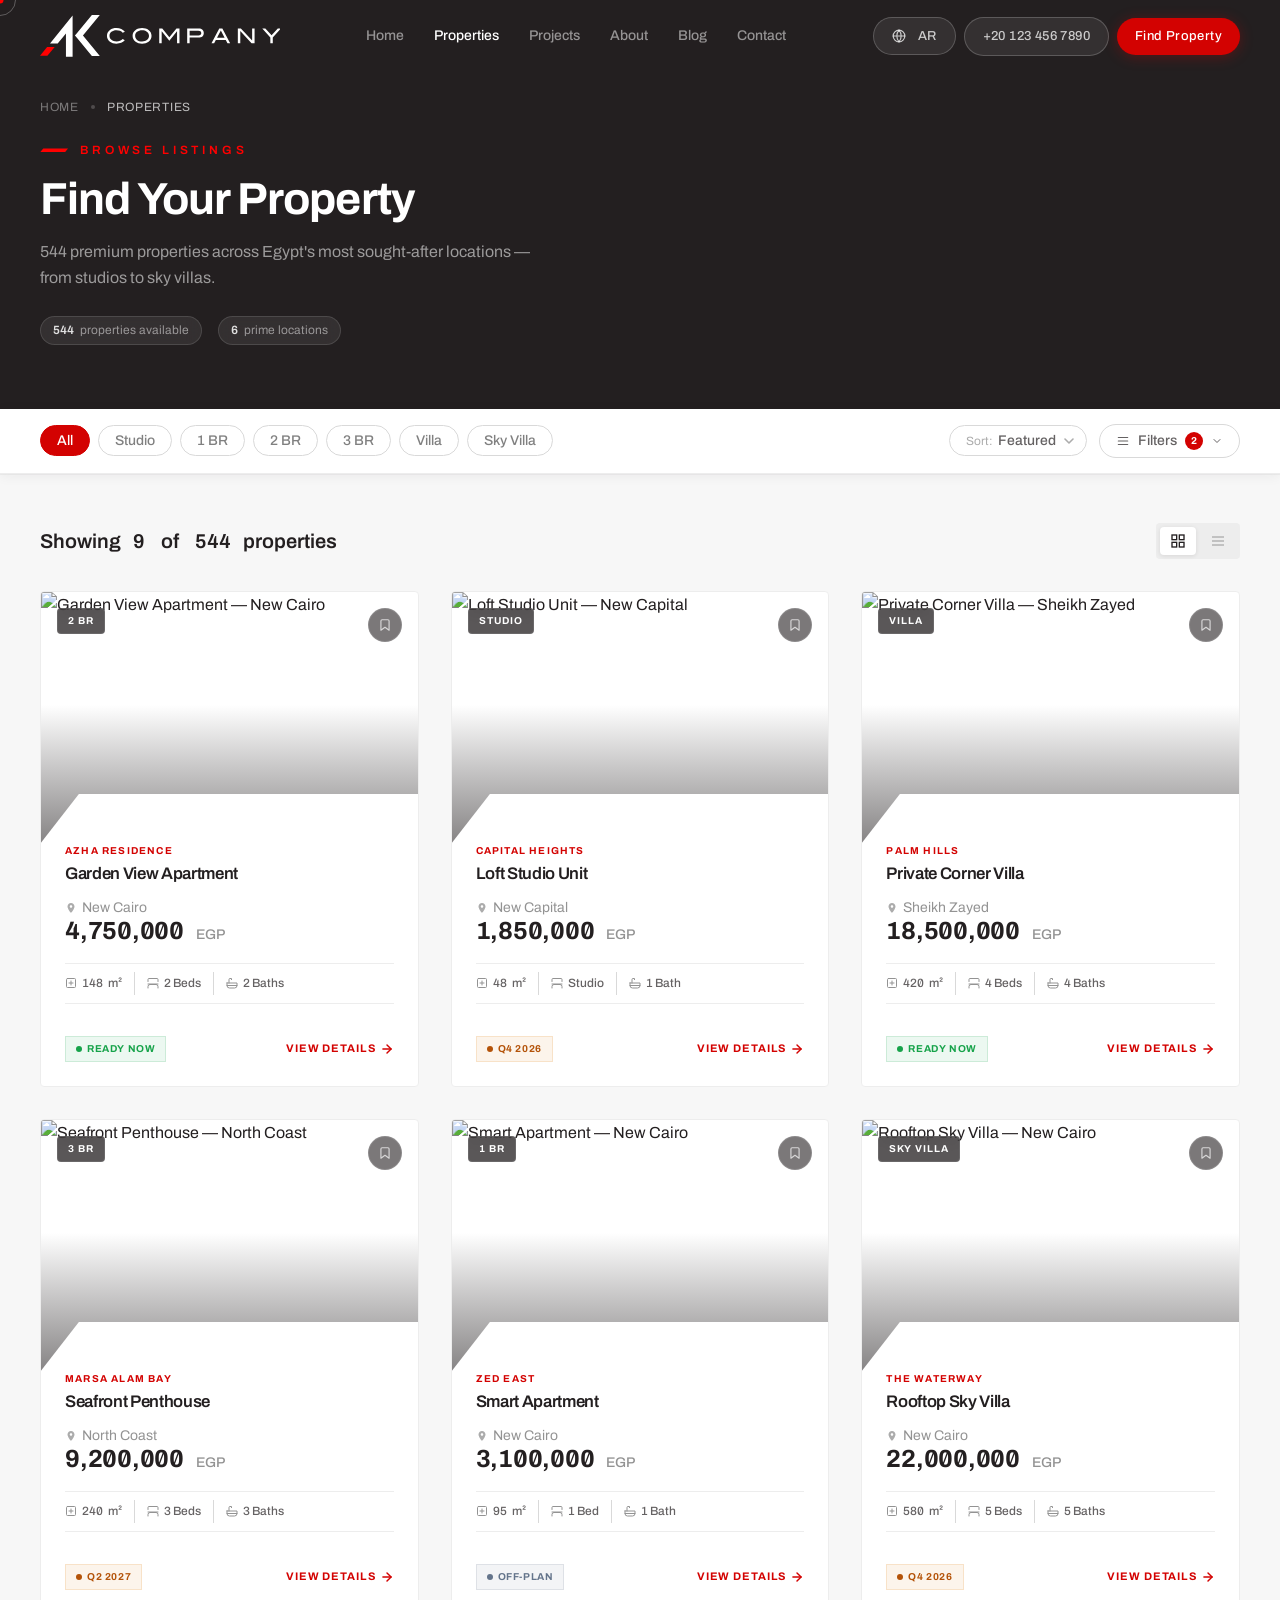
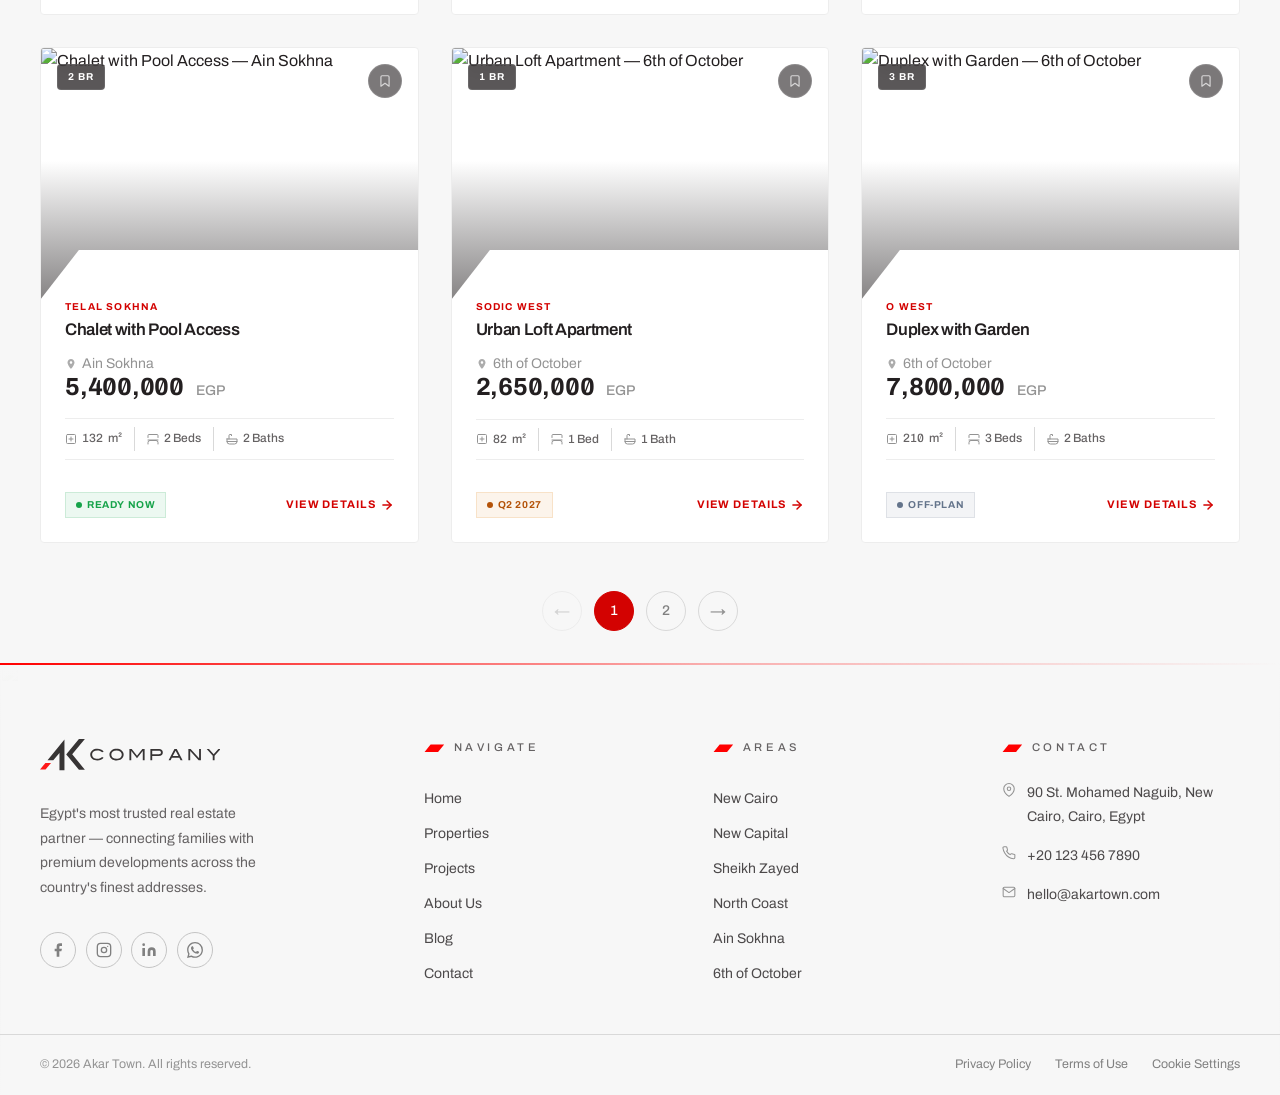
==== properties.html @ bb2115f5 "UI updates" ====
<!doctype html>
<html lang="en">
  <head>
    <meta charset="UTF-8" />
    <meta name="viewport" content="width=device-width, initial-scale=1.0" />
    <title>Properties — Akar Town Premium Real Estate</title>
    <meta
      name="description"
      content="Browse 544 premium properties across Egypt's most sought-after locations. Filter by type, price, area, and delivery status."
    />

    <!-- Fonts — Google Fonts CDN -->
    <link rel="preconnect" href="https://fonts.googleapis.com" />
    <link rel="preconnect" href="https://fonts.gstatic.com" crossorigin />
    <link
      rel="stylesheet"
      href="https://fonts.googleapis.com/css2?family=Archivo:ital,wght@0,100..900;1,100..900&family=Noto+Kufi+Arabic:wght@100..900&display=swap"
    />
    <link rel="stylesheet" href="css/fonts.css" />
    <link rel="stylesheet" href="css/colors.css" />

    <style>
      /* ============================================================
         BASE TOKENS
      ============================================================ */
      :root {
        --text-xs: 0.75rem;
        --text-sm: 0.875rem;
        --text-base: 1rem;
        --text-lg: 1.25rem;

        --ease-expo: cubic-bezier(0.16, 1, 0.3, 1);
        --ease-spring: cubic-bezier(0.34, 1.56, 0.64, 1);
        --dur-ui: 320ms;
        --dur-scene: 720ms;

        --container: 1320px;
        --gutter: clamp(1rem, 4vw, 2.5rem);
        --hh: 72px;

        --sp1: 0.5rem;
        --sp2: 0.75rem;
        --sp3: 1rem;
        --sp4: 1.5rem;
        --sp5: 2rem;
        --sp6: 3rem;
        --sp7: 4.5rem;

        --shear: 39.5deg;
        --shear-tan: 0.81;
      }

      /* ============================================================
         RESET
      ============================================================ */
      *,
      *::before,
      *::after {
        box-sizing: border-box;
        margin: 0;
        padding: 0;
      }
      html {
        scroll-behavior: smooth;
      }
      body {
        background: var(--n-50);
        color: var(--n-950);
        font-family: var(--font-body);
        font-size: 1rem;
        line-height: var(--lh-body);
        overflow-x: hidden;
        cursor: none;
      }
      a {
        text-decoration: none;
        color: inherit;
      }
      img {
        display: block;
        max-width: 100%;
      }
      button {
        border: none;
        background: none;
        cursor: none;
        font-family: inherit;
      }

      /* ============================================================
         CUSTOM CURSOR
      ============================================================ */
      #c-dot {
        position: fixed;
        z-index: 9999;
        width: 7px;
        height: 7px;
        background: var(--sig-500);
        border-radius: 50%;
        pointer-events: none;
        transform: translate(-50%, -50%);
        transition:
          width 0.2s var(--ease-spring),
          height 0.2s var(--ease-spring);
      }
      #c-ring {
        position: fixed;
        z-index: 9998;
        width: 32px;
        height: 32px;
        border: 1.5px solid rgba(255, 255, 255, 0.28);
        border-radius: 50%;
        pointer-events: none;
        transform: translate(-50%, -50%);
        transition:
          width 0.3s var(--ease-spring),
          height 0.3s var(--ease-spring),
          border-color 0.3s;
      }
      body.ch #c-dot {
        width: 11px;
        height: 11px;
      }
      body.ch #c-ring {
        width: 52px;
        height: 52px;
        border-color: rgba(255, 0, 0, 0.4);
      }

      /* ============================================================
         .mark
      ============================================================ */
      @property --dp {
        syntax: "<percentage>";
        inherits: false;
        initial-value: -20%;
      }
      .mark {
        display: inline;
        white-space: nowrap;
        font-style: normal;
        background:
          linear-gradient(
            39.5deg,
            transparent calc(var(--dp) - 16%),
            rgba(255, 255, 255, 0.08) calc(var(--dp) - 10%),
            rgba(255, 255, 255, 0.92) calc(var(--dp) - 1%),
            rgba(255, 255, 255, 1) var(--dp),
            rgba(255, 255, 255, 0.92) calc(var(--dp) + 1%),
            rgba(255, 255, 255, 0.08) calc(var(--dp) + 10%),
            transparent calc(var(--dp) + 16%)
          ),
          linear-gradient(
            39.5deg,
            var(--sig-700) 0%,
            var(--sig-600) 35%,
            var(--sig-500) 68%,
            var(--sig-400) 100%
          );
        -webkit-background-clip: text;
        background-clip: text;
        -webkit-text-fill-color: transparent;
        color: var(--sig-600);
        animation: diamond-shine 4s linear infinite;
      }
      @keyframes diamond-shine {
        0% {
          --dp: -20%;
        }
        22% {
          --dp: 120%;
        }
        22.1% {
          --dp: -20%;
        }
        100% {
          --dp: -20%;
        }
      }
      .on-ink .mark {
        background:
          linear-gradient(
            39.5deg,
            transparent calc(var(--dp) - 16%),
            rgba(255, 255, 255, 0.92) calc(var(--dp) - 1%),
            rgba(255, 255, 255, 1) var(--dp),
            rgba(255, 255, 255, 0.92) calc(var(--dp) + 1%),
            transparent calc(var(--dp) + 16%)
          ),
          linear-gradient(
            39.5deg,
            var(--sig-600) 0%,
            var(--sig-500) 35%,
            var(--sig-400) 65%,
            var(--sig-300) 100%
          );
        -webkit-background-clip: text;
        background-clip: text;
        -webkit-text-fill-color: transparent;
      }

      /* ============================================================
         NUMERIC TREATMENT
      ============================================================ */
      .num,
      .prop-price,
      .prop-area-val,
      .hero-count,
      .results-count,
      .page-num,
      .filter-badge {
        font-family: var(--font-data);
        font-variant-numeric: tabular-nums;
        font-feature-settings:
          "tnum" 1,
          "zero" 1;
      }

      /* ============================================================
         SHARED LAYOUT
      ============================================================ */
      .container {
        width: 100%;
        max-width: calc(var(--container) + var(--gutter) * 2);
        margin: 0 auto;
        padding: 0 var(--gutter);
      }

      /* ============================================================
         BUTTONS
      ============================================================ */
      .btn {
        display: inline-flex;
        align-items: center;
        gap: var(--sp2);
        font-family: var(--font-body);
        font-size: 13px;
        font-weight: 500;
        letter-spacing: 0.03em;
        padding: 12px 18px;
        line-height: 1;
        border-radius: 100px;
        white-space: nowrap;
        cursor: none;
        transition: all var(--dur-ui) var(--ease-expo);
        border: none;
      }
      .btn-ghost {
        background: rgba(255, 255, 255, 0.08);
        border: 1px solid rgba(255, 255, 255, 0.2);
        color: rgba(255, 255, 255, 0.75);
      }
      .btn-ghost:hover {
        background: rgba(255, 255, 255, 0.14);
        border-color: rgba(255, 255, 255, 0.35);
        color: #fff;
      }
      .btn-accent {
        background: var(--accent-fill);
        color: var(--n-0);
        box-shadow: 0 2px 14px rgba(211, 2, 1, 0.3);
      }
      .btn-accent:hover {
        transform: translateY(-1px);
      }
      .btn-accent:active {
        transform: translateY(0);
      }

      /* ============================================================
         MOBILE OVERLAY
      ============================================================ */
      .mob {
        position: fixed;
        inset: 0;
        z-index: 990;
        background: rgba(35, 31, 32, 0.97);
        backdrop-filter: blur(28px);
        display: flex;
        flex-direction: column;
        align-items: center;
        justify-content: center;
        gap: var(--sp2);
        transform: translateY(-100%);
        visibility: hidden;
        pointer-events: none;
        transition:
          transform 0.65s var(--ease-expo),
          visibility 0s 0.65s;
      }
      .mob.open {
        transform: translateY(0);
        visibility: visible;
        pointer-events: auto;
        transition:
          transform 0.65s var(--ease-expo),
          visibility 0s 0s;
      }
      .mob a {
        font-family: var(--font-display);
        font-size: clamp(2rem, 7vw, 3.5rem);
        font-weight: 300;
        color: rgba(255, 255, 255, 0.35);
        letter-spacing: -0.01em;
        padding: var(--sp1) var(--sp6);
        transition: color var(--dur-ui);
      }
      .mob a.active {
        color: var(--n-0);
      }
      .mob a:hover {
        color: var(--n-0);
      }
      .mob-x {
        position: absolute;
        top: var(--sp4);
        right: var(--sp5);
        font-size: 1.4rem;
        color: rgba(255, 255, 255, 0.3);
        padding: var(--sp2);
        transition: color var(--dur-ui);
        cursor: none;
      }
      .mob-x:hover {
        color: var(--n-0);
      }

      /* ============================================================
         SITE HEADER
      ============================================================ */
      .site-header {
        position: fixed;
        inset: 0 0 auto 0;
        z-index: 1000;
        height: var(--hh);
        color: var(--n-0);
        transition:
          height var(--dur-ui) var(--ease-expo),
          background var(--dur-scene) var(--ease-expo),
          box-shadow var(--dur-scene);
      }
      .hdr-inner {
        display: flex;
        align-items: center;
        justify-content: space-between;
        gap: var(--sp5);
        height: 100%;
        width: 100%;
        max-width: calc(var(--container) + var(--gutter) * 2);
        margin: 0 auto;
        padding: 0 var(--gutter);
      }
      .site-header.scrolled {
        height: 60px;
        background: rgba(35, 31, 32, 0.8);
        backdrop-filter: blur(24px) saturate(180%);
        -webkit-backdrop-filter: blur(24px) saturate(180%);
        box-shadow:
          0 1px 0 rgba(255, 255, 255, 0.07),
          0 4px 28px rgba(0, 0, 0, 0.35);
      }
      .logo {
        display: flex;
        align-items: center;
        gap: var(--sp2);
        flex-shrink: 0;
        cursor: none;
      }
      .logo-icon {
        width: 38px;
        height: 38px;
        flex-shrink: 0;
      }
      .logo-words {
        line-height: 1;
      }
      .logo-name {
        display: block;
        font-family: var(--font-display);
        font-size: 1.1rem;
        font-weight: 600;
        letter-spacing: 0.09em;
        color: var(--n-0);
      }
      .logo-sub {
        display: block;
        font-size: 0.58rem;
        font-weight: 500;
        letter-spacing: 0.26em;
        text-transform: uppercase;
        color: rgba(255, 255, 255, 0.32);
        margin-top: 4px;
      }
      .main-nav {
        display: flex;
        align-items: center;
        gap: 2px;
      }
      .main-nav a {
        font-size: var(--text-sm);
        font-weight: 500;
        color: rgba(255, 255, 255, 0.52);
        padding: 8px 14px;
        border-radius: 100px;
        white-space: nowrap;
        transition:
          color var(--dur-ui),
          background var(--dur-ui);
      }
      .main-nav a:hover {
        color: var(--n-0);
        background: rgba(255, 255, 255, 0.07);
      }
      .main-nav a.active {
        color: var(--n-0);
      }
      .hdr-right {
        display: flex;
        align-items: center;
        gap: 8px;
        flex-shrink: 0;
      }
      .lang-toggle {
        flex-shrink: 0;
        padding: 11px 18px !important;
      }
      .lang-toggle svg {
        flex-shrink: 0;
      }
      @media (max-width: 600px) {
        .lang-toggle svg {
          display: none;
        }
      }
      .hamburger {
        display: none;
        flex-direction: column;
        justify-content: center;
        gap: 5px;
        width: 28px;
        height: 28px;
        cursor: none;
        flex-shrink: 0;
      }
      .hamburger span {
        display: block;
        width: 100%;
        height: 1.5px;
        background: var(--n-0);
        border-radius: 1px;
        transition: all 0.38s var(--ease-expo);
        transform-origin: center;
      }
      .hamburger.open span:nth-child(1) {
        transform: translateY(6.5px) rotate(45deg);
      }
      .hamburger.open span:nth-child(2) {
        opacity: 0;
        transform: scaleX(0);
      }
      .hamburger.open span:nth-child(3) {
        transform: translateY(-6.5px) rotate(-45deg);
      }
      @media (min-width: 1025px) {
        .main-nav {
          display: flex;
        }
        .hdr-right .btn-ghost,
        .hdr-right .btn-accent {
          display: inline-flex;
        }
        .hamburger {
          display: none;
        }
      }
      @media (max-width: 1024px) {
        .main-nav {
          display: none;
        }
        .hdr-right .btn-ghost,
        .hdr-right .btn-accent {
          display: none;
        }
        .hamburger {
          display: flex;
        }
      }
      /* RTL — shrink nav + buttons so Arabic labels fit without collapsing */
      [dir="rtl"] .main-nav a {
        font-size: 11px;
        padding: 7px 9px;
      }
      [dir="rtl"] .hdr-right .btn {
        font-size: 11px;
        padding: 7px 13px;
      }
      /* RTL — flip pagination arrows */
      [dir="rtl"] .page-btn.arrow {
        transform: scaleX(-1);
      }
      @media (max-width: 768px) {
        :root {
          --hh: 58px;
        }
      }

      /* ============================================================
         PAGE HERO — compact dark
      ============================================================ */
      .page-hero {
        background: var(--n-950);
        padding-top: var(--hh);
        padding-bottom: 0;
        position: relative;
        overflow: hidden;
      }
      .page-hero::before {
        content: "";
        position: absolute;
        inset: 0;
        background: url("https://images.unsplash.com/photo-1545324418-cc1a3fa10c00?w=1600&q=80")
          center/cover no-repeat;
        opacity: 0.12;
      }
      .page-hero-inner {
        position: relative;
        z-index: 1;
        max-width: calc(var(--container) + var(--gutter) * 2);
        margin: 0 auto;
        padding: clamp(2.5rem, 5vw, 4rem) var(--gutter) clamp(2.5rem, 5vw, 4rem);
        padding-top: 2vw;
      }
      .breadcrumb {
        display: flex;
        align-items: center;
        gap: var(--sp2);
        margin-bottom: var(--sp4);
        font-size: var(--text-xs);
        color: rgba(255, 255, 255, 0.4);
        letter-spacing: 0.06em;
        text-transform: uppercase;
      }
      .breadcrumb a {
        color: rgba(255, 255, 255, 0.4);
        transition: color var(--dur-ui);
      }
      .breadcrumb a:hover {
        color: rgba(255, 255, 255, 0.8);
      }
      .breadcrumb-sep {
        width: 4px;
        height: 4px;
        background: rgba(255, 255, 255, 0.2);
        border-radius: 50%;
      }
      .breadcrumb-current {
        color: rgba(255, 255, 255, 0.7);
      }
      .hero-eyebrow {
        display: flex;
        align-items: center;
        gap: var(--sp2);
        margin-bottom: var(--sp3);
      }
      .hero-eyebrow-slab {
        --slab-w: 28px;
        --slab-h: 4px;
        width: var(--slab-w);
        height: var(--slab-h);
        background: var(--sig-500);
        clip-path: polygon(
          calc(var(--slab-h) * 0.81) 0%,
          100% 0%,
          calc(100% - var(--slab-h) * 0.81) 100%,
          0% 100%
        );
        flex-shrink: 0;
      }
      .hero-eyebrow-text {
        font-family: var(--font-display);
        font-size: var(--text-xs);
        font-weight: 600;
        letter-spacing: 0.32em;
        text-transform: uppercase;
        color: var(--sig-500);
      }
      .page-hero h1 {
        font-family: var(--font-display);
        font-size: clamp(1.75rem, 3.5vw, 2.9rem);
        font-weight: 700;
        color: var(--n-0);
        line-height: 1.05;
        letter-spacing: -0.02em;
        margin-bottom: var(--sp3);
      }
      .page-hero-sub {
        font-size: var(--text-base);
        color: rgba(255, 255, 255, 0.55);
        max-width: 520px;
        line-height: 1.65;
        margin-bottom: var(--sp4);
      }
      .hero-meta {
        display: flex;
        align-items: center;
        gap: var(--sp3);
        flex-wrap: wrap;
      }
      .hero-count-badge {
        display: inline-flex;
        align-items: center;
        gap: 6px;
        background: rgba(255, 255, 255, 0.08);
        backdrop-filter: blur(8px);
        border: 1px solid rgba(255, 255, 255, 0.12);
        border-radius: 100px;
        padding: 4px 12px;
        font-size: var(--text-xs);
        color: rgba(255, 255, 255, 0.5);
      }
      .hero-count {
        font-family: var(--font-data);
        font-variant-numeric: tabular-nums;
        font-weight: 600;
        font-size: var(--text-xs);
        color: rgba(255, 255, 255, 0.85);
      }

      /* ============================================================
         FILTER BAR — sticky
      ============================================================ */
      .filter-bar {
        position: sticky;
        top: 60px;
        z-index: 100;
        background: var(--n-0);
        border-bottom: 1px solid var(--n-100);
        box-shadow: 0 2px 12px rgba(35, 31, 32, 0.06);
      }
      .filter-bar-inner {
        max-width: calc(var(--container) + var(--gutter) * 2);
        margin: 0 auto;
        padding: 0 var(--gutter);
        display: flex;
        align-items: center;
        gap: var(--sp3);
        height: 64px;
      }
      .filter-pills {
        display: flex;
        align-items: center;
        gap: var(--sp1);
        overflow-x: auto;
        scrollbar-width: none;
        flex: 1;
        padding: 4px 0;
      }
      .filter-pills::-webkit-scrollbar {
        display: none;
      }
      .pill {
        flex-shrink: 0;
        display: inline-flex;
        align-items: center;
        padding: 7px 16px;
        border-radius: 100px;
        font-size: var(--text-sm);
        font-weight: 500;
        font-family: var(--font-body);
        border: 1.5px solid var(--n-200);
        background: transparent;
        color: var(--n-600);
        cursor: none;
        transition: all var(--dur-ui) var(--ease-expo);
        white-space: nowrap;
      }
      .pill:hover {
        border-color: var(--n-400);
        color: var(--n-950);
      }
      .pill.active {
        background: var(--accent-fill);
        border-color: var(--accent-fill);
        color: var(--n-0);
      }
      .filter-bar-right {
        display: flex;
        align-items: center;
        gap: var(--sp2);
        flex-shrink: 0;
      }
      /* ── Custom sort dropdown ── */
      .sort-wrap {
        position: relative;
      }
      .sort-trigger {
        display: inline-flex;
        align-items: center;
        gap: var(--sp1);
        font-family: var(--font-body);
        font-size: var(--text-sm);
        font-weight: 500;
        color: var(--n-700);
        background: transparent;
        border: 1.5px solid var(--n-200);
        border-radius: 100px;
        padding: 7px 12px 7px 16px;
        cursor: none;
        outline: none;
        white-space: nowrap;
        transition:
          border-color var(--dur-ui),
          background var(--dur-ui),
          color var(--dur-ui);
      }
      .sort-trigger:hover {
        border-color: var(--n-400);
      }
      .sort-trigger.open {
        background: var(--n-950);
        border-color: var(--n-950);
        color: var(--n-0);
      }
      .sort-label-group {
        display: flex;
        align-items: baseline;
        gap: 5px;
      }
      .sort-prefix {
        font-size: var(--text-xs);
        color: var(--n-400);
        font-weight: 400;
      }
      .sort-trigger.open .sort-prefix {
        color: rgba(255, 255, 255, 0.5);
      }
      .sort-chevron {
        stroke: var(--n-400);
        flex-shrink: 0;
        transition:
          transform var(--dur-ui),
          stroke var(--dur-ui);
      }
      .sort-trigger.open .sort-chevron {
        transform: rotate(180deg);
        stroke: rgba(255, 255, 255, 0.6);
      }
      .sort-dropdown {
        position: absolute;
        top: calc(100% + 8px);
        right: 0;
        min-width: 190px;
        background: var(--n-0);
        border: 1px solid var(--n-100);
        border-radius: 14px;
        padding: 6px;
        list-style: none;
        margin: 0;
        box-shadow:
          0 10px 28px -4px rgba(35, 31, 32, 0.1),
          0 2px 8px -2px rgba(35, 31, 32, 0.06);
        opacity: 0;
        transform: translateY(-6px) scale(0.97);
        transform-origin: top right;
        pointer-events: none;
        transition:
          opacity 0.18s ease,
          transform 0.18s ease;
        z-index: 200;
      }
      .sort-wrap.open .sort-dropdown {
        opacity: 1;
        transform: translateY(0) scale(1);
        pointer-events: auto;
      }
      .sort-opt {
        display: flex;
        align-items: center;
        justify-content: space-between;
        gap: 8px;
        padding: 8px 12px;
        border-radius: 8px;
        font-size: var(--text-sm);
        font-weight: 500;
        color: var(--n-600);
        cursor: none;
        transition:
          background var(--dur-ui),
          color var(--dur-ui);
        white-space: nowrap;
      }
      .sort-opt:hover {
        background: var(--n-50);
        color: var(--n-950);
      }
      .sort-opt.active {
        color: var(--accent-fill);
        font-weight: 600;
      }
      .sort-opt.active::after {
        content: "";
        display: block;
        width: 6px;
        height: 6px;
        border-radius: 50%;
        background: var(--accent-fill);
        flex-shrink: 0;
      }
      .adv-filter-btn {
        display: inline-flex;
        align-items: center;
        gap: var(--sp1);
        padding: 7px 16px;
        border-radius: 100px;
        font-size: var(--text-sm);
        font-weight: 500;
        font-family: var(--font-body);
        border: 1.5px solid var(--n-200);
        background: transparent;
        color: var(--n-700);
        cursor: none;
        transition: all var(--dur-ui) var(--ease-expo);
        white-space: nowrap;
      }
      .adv-filter-btn:hover {
        border-color: var(--n-400);
        color: var(--n-950);
      }
      .adv-filter-btn.active {
        background: var(--n-950);
        border-color: var(--n-950);
        color: var(--n-0);
      }
      .adv-filter-btn svg {
        transition: transform var(--dur-ui) var(--ease-expo);
      }
      .adv-filter-btn.active svg {
        transform: rotate(180deg);
      }
      .filter-badge {
        display: inline-flex;
        align-items: center;
        justify-content: center;
        min-width: 18px;
        height: 18px;
        padding: 0 5px;
        border-radius: 100px;
        background: var(--accent-fill);
        color: var(--n-0);
        font-size: 10px;
        font-weight: 700;
        line-height: 1;
      }

      /* ============================================================
         ADVANCED FILTER PANEL
      ============================================================ */
      .adv-panel-wrap {
        overflow: hidden;
        max-height: 0;
        transition: max-height 0.45s var(--ease-expo);
        background: var(--n-0);
        border-bottom: 1px solid var(--n-100);
        width: 100%;
        box-sizing: border-box;
      }
      .adv-panel-wrap.open {
        max-height: 500px;
      }
      .adv-panel {
        max-width: calc(var(--container) + var(--gutter) * 2);
        width: 100%;
        margin: 0 auto;
        padding: var(--sp2) var(--gutter) var(--sp3);
        box-sizing: border-box;
      }
      .adv-grid {
        display: grid;
        grid-template-columns: repeat(3, 1fr);
        gap: var(--sp2) var(--sp3);
        min-width: 0;
      }
      .adv-grid > div {
        min-width: 0;
        overflow: hidden;
      }
      @media (max-width: 900px) {
        .adv-grid {
          grid-template-columns: repeat(2, 1fr);
        }
      }
      @media (max-width: 580px) {
        .adv-panel-wrap.open {
          max-height: 1000px;
        }
        .adv-grid {
          grid-template-columns: 1fr;
        }
        .range-inputs {
          flex-direction: column;
          gap: var(--sp1);
        }
        .range-sep {
          display: none;
        }
        .range-input {
          width: 100%;
        }
        .adv-panel-footer {
          flex-wrap: wrap;
          gap: var(--sp2);
        }
        .adv-panel-footer .btn-apply,
        .adv-panel-footer .btn-clear {
          flex: 1;
          text-align: center;
          justify-content: center;
        }
      }
      .adv-group-label {
        font-size: var(--text-xs);
        font-weight: 600;
        letter-spacing: 0.12em;
        text-transform: uppercase;
        color: var(--n-500);
        margin-bottom: var(--sp2);
        font-family: var(--font-display);
      }
      .adv-checkboxes {
        display: flex;
        flex-direction: column;
        gap: var(--sp2);
      }
      .adv-checkbox-label {
        display: flex;
        align-items: center;
        gap: var(--sp2);
        font-size: var(--text-sm);
        color: var(--n-700);
        cursor: none;
        user-select: none;
      }
      .adv-checkbox-label input[type="checkbox"] {
        appearance: none;
        width: 16px;
        height: 16px;
        border: 1.5px solid var(--n-300);
        border-radius: 4px;
        flex-shrink: 0;
        cursor: none;
        position: relative;
        transition: all var(--dur-ui);
      }
      .adv-checkbox-label input[type="checkbox"]:checked {
        background: var(--accent-fill);
        border-color: var(--accent-fill);
      }
      .adv-checkbox-label input[type="checkbox"]:checked::after {
        content: "";
        position: absolute;
        top: 2px;
        left: 4px;
        width: 5px;
        height: 8px;
        border: 2px solid white;
        border-top: none;
        border-left: none;
        transform: rotate(45deg);
      }
      .range-wrap {
        display: flex;
        flex-direction: column;
        gap: var(--sp2);
      }
      .range-inputs {
        display: flex;
        align-items: center;
        gap: var(--sp2);
      }
      .range-input {
        flex: 1;
        font-family: var(--font-data);
        font-size: var(--text-sm);
        font-variant-numeric: tabular-nums;
        padding: 7px 10px;
        border: 1.5px solid var(--n-200);
        border-radius: 8px;
        outline: none;
        color: var(--n-950);
        background: var(--n-50);
        transition: border-color var(--dur-ui);
        min-width: 0;
      }
      .range-input:focus {
        border-color: var(--accent-fill);
      }
      .range-sep {
        font-size: var(--text-xs);
        color: var(--n-400);
        flex-shrink: 0;
      }
      .range-slider {
        -webkit-appearance: none;
        width: 100%;
        height: 3px;
        background: var(--n-200);
        border-radius: 2px;
        outline: none;
        cursor: none;
      }
      .range-slider::-webkit-slider-thumb {
        -webkit-appearance: none;
        width: 16px;
        height: 16px;
        border-radius: 50%;
        background: var(--accent-fill);
        cursor: none;
        box-shadow: 0 1px 6px rgba(211, 2, 1, 0.3);
        transition: transform var(--dur-ui);
      }
      .range-slider::-webkit-slider-thumb:hover {
        transform: scale(1.2);
      }
      .bed-pills {
        display: flex;
        flex-wrap: wrap;
        gap: var(--sp1);
      }
      .bed-pill {
        padding: 1px 6px;
        border-radius: 100px;
        font-size: var(--text-sm);
        font-weight: 500;
        border: 1.5px solid var(--n-200);
        background: transparent;
        color: var(--n-600);
        cursor: none;
        transition: all var(--dur-ui);
        font-family: var(--font-body);
      }
      .bed-pill:hover {
        border-color: var(--n-400);
        color: var(--n-950);
      }
      .bed-pill.active {
        background: var(--n-950);
        border-color: var(--n-950);
        color: var(--n-0);
      }
      .fin-pills {
        display: flex;
        gap: var(--sp1);
        flex-wrap: wrap;
      }
      .fin-pill {
        padding: 5px 14px;
        border-radius: 100px;
        font-size: var(--text-sm);
        font-weight: 500;
        border: 1.5px solid var(--n-200);
        background: transparent;
        color: var(--n-600);
        cursor: none;
        transition: all var(--dur-ui);
        font-family: var(--font-body);
      }
      .fin-pill:hover {
        border-color: var(--n-400);
        color: var(--n-950);
      }
      .fin-pill.active {
        background: var(--accent-fill);
        border-color: var(--accent-fill);
        color: var(--n-0);
      }
      .adv-panel-footer {
        display: flex;
        align-items: center;
        justify-content: flex-end;
        gap: var(--sp3);
        margin-top: var(--sp2);
        padding-top: var(--sp2);
        border-top: 1px solid var(--n-100);
      }
      /* Location "show more" */
      .loc-extra {
        display: none;
      }
      .loc-extra.visible {
        display: flex;
      }
      .loc-more-btn {
        display: inline-flex;
        align-items: center;
        gap: 4px;
        margin-top: var(--sp1);
        font-size: var(--text-xs);
        font-weight: 600;
        color: var(--accent-fill);
        background: none;
        border: none;
        padding: 2px 0;
        cursor: none;
        font-family: var(--font-body);
        letter-spacing: 0.02em;
      }
      .loc-more-btn svg {
        transition: transform 0.2s ease;
        flex-shrink: 0;
      }
      .loc-more-btn.expanded svg {
        transform: rotate(180deg);
      }
      .btn-clear {
        font-family: var(--font-body);
        font-size: var(--text-sm);
        font-weight: 500;
        color: var(--n-500);
        padding: 9px 20px;
        border-radius: 100px;
        border: 1.5px solid var(--n-200);
        background: transparent;
        cursor: none;
        transition: all var(--dur-ui);
      }
      .btn-clear:hover {
        color: var(--n-950);
        border-color: var(--n-400);
      }
      .btn-apply {
        font-family: var(--font-body);
        font-size: var(--text-sm);
        font-weight: 600;
        color: var(--n-0);
        padding: 9px 24px;
        border-radius: 100px;
        border: none;
        background: var(--accent-fill);
        cursor: none;
        transition: all var(--dur-ui);
      }
      .btn-apply:hover {
        transform: translateY(-1px);
      }

      /* ============================================================
         RESULTS AREA
      ============================================================ */
      .results-area {
        max-width: calc(var(--container) + var(--gutter) * 2);
        margin: 0 auto;
        padding: var(--sp6) var(--gutter);
      }
      .results-header {
        display: flex;
        align-items: center;
        justify-content: space-between;
        margin-bottom: var(--sp5);
        gap: var(--sp3);
        flex-wrap: wrap;
      }
      .results-title {
        font-family: var(--font-display);
        font-size: var(--text-lg);
        font-weight: 600;
        color: var(--n-950);
        display: flex;
        align-items: baseline;
        gap: var(--sp2);
        flex-wrap: wrap;
      }
      .results-count {
        font-size: var(--text-sm);
        color: var(--n-500);
        font-weight: 400;
      }
      .view-toggle {
        display: flex;
        gap: 4px;
        background: var(--n-100);
        padding: 4px;
        border-radius: 4px;
      }
      .view-btn {
        padding: 6px 10px;
        border-radius: 4px;
        border: none;
        background: transparent;
        color: var(--n-400);
        cursor: none;
        transition: all var(--dur-ui);
        display: flex;
        align-items: center;
      }
      .view-btn.active {
        background: var(--n-0);
        color: var(--n-950);
        box-shadow: 0 1px 4px rgba(35, 31, 32, 0.1);
      }

      /* ============================================================
         PROPERTY GRID
      ============================================================ */
      .prop-grid {
        display: grid;
        grid-template-columns: repeat(3, 1fr);
        gap: var(--sp5);
      }
      @media (max-width: 1024px) {
        .prop-grid {
          grid-template-columns: repeat(2, 1fr);
        }
      }
      @media (max-width: 640px) {
        .prop-grid {
          grid-template-columns: 1fr;
        }
      }

      /* ── List view ── */
      .prop-grid.list-view {
        grid-template-columns: 1fr;
        gap: var(--sp3);
      }
      .prop-grid.list-view .prop-card {
        display: grid;
        grid-template-columns: 360px 1fr;
        height: 240px;
        animation: none;
      }
      .prop-grid.list-view .prop-card-photo-wrap {
        aspect-ratio: unset;
        height: 240px;
        width: 360px;
        overflow: hidden;
      }
      .prop-grid.list-view .prop-card-photo {
        width: 100%;
        height: 100%;
        object-fit: cover;
      }
      .prop-grid.list-view .prop-card-body {
        display: flex;
        flex-direction: column;
        justify-content: space-between;
        padding: var(--sp3) var(--sp4);
        overflow: hidden;
        min-width: 0;
      }
      .prop-grid.list-view .prop-card-footer {
        margin-top: auto;
      }
      .prop-grid.list-view .prop-name {
        font-size: 1rem;
        white-space: nowrap;
        overflow: hidden;
        text-overflow: ellipsis;
      }
      @media (max-width: 640px) {
        .prop-grid.list-view .prop-card {
          grid-template-columns: 1fr;
          height: auto;
        }
        .prop-grid.list-view .prop-card-photo-wrap {
          width: 100%;
          height: 220px;
        }
      }

      /* ============================================================
         PROPERTY CARD
      ============================================================ */
      .prop-card {
        position: relative;
        background: var(--n-0);
        border-radius: 4px;
        overflow: hidden;
        border: 1px solid var(--n-100);
        transition:
          transform var(--dur-ui) var(--ease-expo),
          box-shadow var(--dur-ui) var(--ease-expo);
        cursor: pointer;
      }
      .prop-card::before {
        content: "";
        position: absolute;
        inset-block: 0;
        inset-inline-start: 0;
        width: 3px;
        background: var(--accent-fill);
        transform: scaleY(0);
        transform-origin: bottom;
        transition: transform var(--dur-ui) var(--ease-expo);
        z-index: 4;
      }
      .prop-card:hover::before {
        transform: scaleY(1);
      }
      .prop-card-photo-wrap {
        position: relative;
        aspect-ratio: 3/2;
        overflow: hidden;
      }
      .prop-card-photo {
        width: 100%;
        height: 100%;
        object-fit: cover;
        transition: transform 0.5s var(--ease-expo);
        display: block;
      }
      .prop-card:hover .prop-card-photo {
        transform: scale(1.04);
      }

      /* Shear clip — bottom-inline-start corner only */
      .prop-card-shear {
        position: absolute;
        bottom: -1px;
        left: -1px;
        right: -1px;
        height: 50px;
        background: var(--n-0);
        clip-path: polygon(
          0% 100%,
          100% 100%,
          100% 0%,
          calc(48px * 0.81) 0%,
          0% 100%
        );
        pointer-events: none;
        z-index: 2;
        transform: translateZ(0);
        will-change: transform;
      }
      .prop-card-photo-wrap::after {
        content: "";
        position: absolute;
        inset: 0;
        background: linear-gradient(
          to bottom,
          transparent 45%,
          rgba(35, 31, 32, 0.55) 100%
        );
        pointer-events: none;
      }
      .prop-card-badges {
        position: absolute;
        top: var(--sp3);
        left: var(--sp3);
        right: var(--sp3);
        display: flex;
        justify-content: space-between;
        align-items: flex-start;
        z-index: 3;
      }
      .prop-type-badge {
        display: inline-flex;
        align-items: center;
        padding: 4px 10px;
        border-radius: 4px;
        font-size: 10px;
        font-weight: 700;
        letter-spacing: 0.1em;
        text-transform: uppercase;
        background: rgba(35, 31, 32, 0.75);
        backdrop-filter: blur(8px);
        color: var(--n-0);
        border: 1px solid rgba(255, 255, 255, 0.10);
      }
      .prop-save-btn {
        position: relative;
        z-index: 2;
        width: 34px;
        height: 34px;
        border-radius: 50%;
        background: rgba(35, 31, 32, 0.6);
        backdrop-filter: blur(8px);
        border: 1px solid rgba(255, 255, 255, 0.12);
        display: flex;
        align-items: center;
        justify-content: center;
        cursor: pointer;
        transition: all var(--dur-ui);
        color: rgba(255, 255, 255, 0.7);
      }
      .prop-save-btn:hover,
      .prop-save-btn.saved {
        background: var(--accent-fill);
        border-color: var(--accent-fill);
        color: var(--n-0);
      }
      .prop-card-body {
        padding: var(--sp3) var(--sp4) var(--sp4);
        padding-top: 0;
      }
      .prop-project {
        font-size: 10px;
        font-weight: 700;
        letter-spacing: 0.12em;
        text-transform: uppercase;
        color: var(--accent-fill);
        margin-bottom: 4px;
        font-family: var(--font-display);
      }
      .prop-name {
        font-family: var(--font-display);
        font-size: 1.05rem;
        font-weight: 600;
        color: var(--n-950);
        margin-bottom: var(--sp2);
        line-height: 1.3;
      }
      .prop-location {
        display: flex;
        align-items: center;
        gap: 5px;
        font-size: var(--text-sm);
        color: var(--n-500);
      }
      .prop-location svg {
        flex-shrink: 0;
        color: var(--n-400);
      }
      .prop-price-row {
        display: flex;
        align-items: baseline;
        gap: var(--sp2);
        margin-bottom: var(--sp3);
      }
      .prop-price {
        font-size: 1.55rem;
        font-weight: 700;
        color: var(--n-950);
        line-height: 1;
        letter-spacing: -0.01em;
      }
      .prop-currency {
        font-size: var(--text-sm);
        font-weight: 500;
        color: var(--n-500);
        font-family: var(--font-body);
      }
      .prop-chips {
        display: flex;
        align-items: center;
        gap: 0;
        margin-bottom: var(--sp3);
        padding: 8px 0;
        border-top: 1px solid var(--n-100);
        border-bottom: 1px solid var(--n-100);
      }
      .prop-chip {
        display: inline-flex;
        align-items: center;
        gap: 5px;
        padding: 2px 12px;
        border-radius: 0;
        font-size: var(--text-xs);
        font-weight: 500;
        background: transparent;
        color: var(--n-700);
        border: none;
        border-inline-end: 1px solid var(--n-200);
      }
      .prop-chip:first-child {
        padding-inline-start: 0;
      }
      .prop-chip:last-child {
        border-inline-end: none;
      }
      .prop-chip svg {
        color: var(--n-500);
      }
      .prop-area-val {
        font-family: var(--font-data);
        font-variant-numeric: tabular-nums;
      }
      .prop-card-footer {
        display: flex;
        align-items: center;
        justify-content: space-between;
        padding-top: var(--sp3);
      }
      .delivery-tag {
        display: inline-flex;
        align-items: center;
        gap: 5px;
        padding: 4px 10px;
        border-radius: 0;
        font-size: 10px;
        font-weight: 700;
        letter-spacing: 0.06em;
        text-transform: uppercase;
      }
      .delivery-tag::before {
        content: "";
        width: 6px;
        height: 6px;
        border-radius: 50%;
        background: currentColor;
      }
      .delivery-ready {
        background: rgba(22, 163, 74, 0.08);
        color: #16a34a;
        border: 1px solid rgba(22, 163, 74, 0.15);
      }
      .delivery-soon {
        background: rgba(217, 119, 6, 0.08);
        color: #b45309;
        border: 1px solid rgba(217, 119, 6, 0.15);
      }
      .delivery-offplan {
        background: rgba(100, 116, 139, 0.08);
        color: #64748b;
        border: 1px solid rgba(100, 116, 139, 0.15);
      }
      .prop-cta {
        font-size: 11px;
        font-weight: 700;
        color: var(--accent-fill);
        display: flex;
        align-items: center;
        gap: 4px;
        letter-spacing: 0.08em;
        text-transform: uppercase;
        transition: gap var(--dur-ui) var(--ease-expo);
      }
      .prop-cta::after {
        content: "";
        position: absolute;
        inset: 0;
        z-index: 1;
      }
      .prop-card:hover .prop-cta {
        gap: 8px;
      }

      /* ============================================================
         PAGINATION
      ============================================================ */
      .pagination-wrap {
        display: flex;
        justify-content: center;
        padding: 0 var(--gutter) var(--sp5);
      }
      .pagination {
        display: flex;
        align-items: center;
        gap: var(--sp2);
      }
      .page-btn {
        width: 40px;
        height: 40px;
        border-radius: 50%;
        border: 1.5px solid var(--n-200);
        background: transparent;
        font-family: var(--font-data);
        font-size: var(--text-sm);
        font-weight: 500;
        color: var(--n-600);
        cursor: none;
        display: flex;
        align-items: center;
        justify-content: center;
        transition: all var(--dur-ui) var(--ease-expo);
        font-variant-numeric: tabular-nums;
      }
      .page-btn:hover {
        border-color: var(--n-400);
        color: var(--n-950);
      }
      .page-btn.active {
        background: var(--accent-fill);
        border-color: var(--accent-fill);
        color: var(--n-0);
      }
      .page-btn.arrow {
        font-family: inherit;
        font-size: 1rem;
        color: var(--n-500);
      }
      .page-btn.arrow:disabled,
      .page-btn.arrow[aria-disabled="true"] {
        opacity: 0.35;
        pointer-events: none;
      }
      .page-ellipsis {
        color: var(--n-400);
        font-size: var(--text-sm);
        padding: 0 4px;
      }

      /* ============================================================
         FOOTER
      ============================================================ */
      /* ═══════════════════════════════════════════════════════════
         SITE FOOTER — dark with buildings
      ══════════════════════════════════════════════════════════════ */
      .site-footer {
        position: relative;
        overflow: hidden;
        background: var(--n-50);
      }
      /* Red accent line */
      .site-footer::before {
        content: "";
        position: absolute;
        top: 0;
        left: 0;
        right: 0;
        height: 2px;
        background: linear-gradient(
          90deg,
          var(--sig-500) 0%,
          color-mix(in oklab, var(--sig-500) 30%, transparent) 55%,
          transparent 100%
        );
        z-index: 4;
      }
      /* Building background image */
      .footer-bg-img {
        position: absolute;
        inset: 0;
        width: 100%;
        height: 100%;
        object-fit: cover;
        object-position: center 65%;
        z-index: 0;
        opacity: 0.45;
        filter: brightness(1.15) saturate(0.45) contrast(0.85);
      }
      /* Light gradient scrim over image */
      .footer-scrim {
        position: absolute;
        inset: 0;
        z-index: 1;
        background: linear-gradient(
          to bottom,
          rgba(247, 247, 247, 0.99) 0%,
          rgba(247, 247, 247, 0.88) 20%,
          rgba(247, 247, 247, 0.84) 60%,
          rgba(247, 247, 247, 0.99) 100%
        );
      }
      .footer-inner {
        position: relative;
        z-index: 3;
        max-width: var(--container, 1320px);
        margin: 0 auto;
        padding: clamp(3rem, 6vw, 5rem) clamp(1rem, 4vw, 2.5rem)
          clamp(2rem, 4vw, 3rem);
        display: grid;
        grid-template-columns: 1.4fr 1fr 1fr 1fr;
        gap: clamp(2rem, 4vw, 4rem);
      }
      .footer-logo {
        display: inline-block;
        margin-bottom: 1.5rem;
        opacity: 0.9;
        transition: opacity 0.2s;
      }
      .footer-logo:hover {
        opacity: 1;
      }
      .footer-logo path:not([fill="#FF0000"]) {
        fill: var(--n-950);
      }
      .footer-tagline {
        font-size: var(--text-sm);
        color: var(--n-700);
        line-height: 1.75;
        max-width: 30ch;
        margin: 0 0 2rem;
      }
      .footer-social {
        display: flex;
        gap: 0.6rem;
      }
      .footer-social-link {
        width: 36px;
        height: 36px;
        border-radius: 50%;
        border: 1px solid var(--n-300);
        display: flex;
        align-items: center;
        justify-content: center;
        color: var(--n-600);
        text-decoration: none;
        transition:
          border-color 0.2s,
          color 0.2s,
          background 0.2s;
      }
      .footer-social-link:hover {
        border-color: var(--sig-500);
        color: var(--sig-500);
        background: color-mix(in oklab, var(--sig-500) 8%, transparent);
      }
      .footer-col-heading {
        display: flex;
        align-items: center;
        gap: 0.6rem;
        margin-bottom: 1.5rem;
      }
      .footer-col-heading .slab {
        --slab-w: 20px;
        --slab-h: 8px;
        flex-shrink: 0;
      }
      .footer-col-heading span {
        font-family: var(--font-display);
        font-weight: var(--fw-medium);
        font-size: 0.7rem;
        letter-spacing: 0.32em;
        text-transform: uppercase;
        color: var(--n-700);
      }
      .slab {
        --slab-w: 28px;
        --slab-h: 4px;
        width: var(--slab-w);
        height: var(--slab-h);
        background: var(--sig-500);
        clip-path: polygon(
          calc(var(--slab-h) * 0.81) 0%,
          100% 0%,
          calc(100% - var(--slab-h) * 0.81) 100%,
          0% 100%
        );
        flex-shrink: 0;
      }
      .footer-nav {
        display: flex;
        flex-direction: column;
        gap: 0.4rem;
        list-style: none;
        margin: 0;
        padding: 0;
      }
      .footer-nav a {
        font-size: var(--text-sm);
        color: var(--n-800);
        text-decoration: none;
        display: inline-flex;
        align-items: center;
        gap: 0;
        transition:
          color 0.18s,
          gap 0.22s var(--ease-expo);
      }
      .footer-nav a::before {
        content: "";
        display: inline-block;
        width: 0;
        height: 1px;
        background: var(--sig-500);
        transition:
          width 0.22s var(--ease-expo),
          margin-right 0.22s;
        flex-shrink: 0;
      }
      .footer-nav a:hover {
        color: var(--n-950);
      }
      .footer-nav a:hover::before {
        width: 10px;
        margin-right: 0.45rem;
      }
      .footer-contact-item {
        display: flex;
        align-items: flex-start;
        gap: 0.65rem;
        margin-bottom: 1rem;
        color: var(--n-800);
        font-size: var(--text-sm);
        line-height: 1.65;
      }
      .footer-contact-item svg {
        flex-shrink: 0;
        margin-top: 2px;
        color: var(--n-500);
      }
      .footer-contact-item a {
        color: inherit;
        text-decoration: none;
        transition: color 0.18s;
      }
      .footer-contact-item a:hover {
        color: var(--n-950);
      }
      .footer-bottom {
        position: relative;
        z-index: 3;
        border-top: 1px solid var(--n-200);
        max-width: var(--container, 1320px);
        margin: 0 auto;
        padding: 1.25rem clamp(1rem, 4vw, 2.5rem);
        display: flex;
        align-items: center;
        justify-content: space-between;
        gap: 1rem;
        flex-wrap: wrap;
      }
      .footer-copy {
        font-size: 0.78rem;
        color: var(--n-500);
      }
      .footer-copy strong {
        color: var(--n-800);
        font-weight: var(--fw-regular);
      }
      .footer-legal {
        display: flex;
        gap: 1.5rem;
      }
      .footer-legal a {
        font-size: 0.78rem;
        color: var(--n-600);
        text-decoration: none;
        transition: color 0.18s;
      }
      .footer-legal a:hover {
        color: var(--n-950);
      }
      @media (max-width: 1024px) {
        .footer-inner {
          grid-template-columns: 1fr 1fr;
        }
        .footer-brand {
          grid-column: 1 / -1;
        }
      }
      @media (max-width: 600px) {
        .footer-inner {
          grid-template-columns: 1fr;
        }
        .footer-brand {
          grid-column: auto;
        }
        .footer-bottom {
          flex-direction: column;
          align-items: flex-start;
        }
      }

      /* ============================================================
         PAGE BREAK ANIMATION (card entry)
      ============================================================ */
      @keyframes card-in {
        from {
          opacity: 0;
          transform: translate(calc(32px * 0.81 * -1), 32px);
        }
        to {
          opacity: 1;
          transform: translate(0, 0);
        }
      }
      .prop-card {
        animation: card-in 0.45s var(--ease-expo) both;
      }
      .prop-card:nth-child(1) {
        animation-delay: 0.04s;
      }
      .prop-card:nth-child(2) {
        animation-delay: 0.08s;
      }
      .prop-card:nth-child(3) {
        animation-delay: 0.12s;
      }
      .prop-card:nth-child(4) {
        animation-delay: 0.16s;
      }
      .prop-card:nth-child(5) {
        animation-delay: 0.2s;
      }
      .prop-card:nth-child(6) {
        animation-delay: 0.24s;
      }
      .prop-card:nth-child(7) {
        animation-delay: 0.28s;
      }
      .prop-card:nth-child(8) {
        animation-delay: 0.32s;
      }
      .prop-card:nth-child(9) {
        animation-delay: 0.36s;
      }
      .prop-card:nth-child(10) {
        animation-delay: 0.4s;
      }
      .prop-card:nth-child(11) {
        animation-delay: 0.44s;
      }
      .prop-card:nth-child(12) {
        animation-delay: 0.48s;
      }
      @media (prefers-reduced-motion: reduce) {
        .prop-card {
          animation: none;
        }
      }

      /* ============================================================
         EMPTY / LOADING STATES
      ============================================================ */
      .no-results {
        grid-column: 1 / -1;
        text-align: center;
        padding: var(--sp7) var(--sp5);
        color: var(--n-400);
      }
      .no-results svg {
        margin: 0 auto var(--sp4);
        opacity: 0.3;
      }
      .no-results p {
        font-size: var(--text-base);
      }
    </style>
  </head>
  <body>
    <div id="c-dot" aria-hidden="true"></div>
    <div id="c-ring" aria-hidden="true"></div>

    <!-- ── Mobile nav ── -->
    <nav class="mob" id="mob" aria-label="Mobile navigation" aria-hidden="true">
      <button class="mob-x" id="mobX" aria-label="Close menu">✕</button>
      <a href="index.html">Home</a>
      <a href="properties.html" class="active">Properties</a>
      <a href="projects.html">Projects</a>
      <a href="about.html">About</a>
      <a href="blog.html">Blog</a>
      <a href="contact.html">Contact</a>
    </nav>

    <!-- ════════════════════════════════════════════════════
         SITE HEADER
    ════════════════════════════════════════════════════ -->
    <header class="site-header" id="siteHdr">
      <div class="hdr-inner">
        <a href="index.html" class="logo" aria-label="Akar Town">
          <svg
            width="240"
            viewBox="0 0 2185 380"
            fill="none"
            xmlns="http://www.w3.org/2000/svg"
          >
            <path
              d="M90.97 258.84H160.93L236.12 169.2V379.42H296.66V5.21997L90.97 258.84Z"
              fill="white"
            />
            <path
              d="M64.78 291.12L0 371H66.84L133.85 291.12H64.78Z"
              fill="#FF0000"
            />
            <path
              d="M390.87 186.6L544.58 373.2H472.34L339.38 212.73L317.86 187.07L339.38 160.95L472.34 0.00999451H544.58L390.87 186.61V186.6Z"
              fill="white"
            />
            <path
              d="M772.951 153.462L752.741 160.698C739.129 146.227 720.111 138.991 695.632 138.991C677.085 138.991 661.976 143.759 650.277 153.268C638.606 162.805 632.756 174.92 632.756 189.613C632.756 204.306 638.55 217.086 650.111 226.429C661.671 235.772 677.279 240.429 696.935 240.429C720.665 240.429 739.351 233.082 752.935 218.362L772.036 228.924C762.388 240.179 751.465 248.302 739.295 253.32C727.125 258.338 712.57 260.833 695.632 260.833C671.901 260.833 652.162 254.9 636.471 243.035C618.534 229.423 609.58 211.625 609.58 189.613C609.58 167.601 618.673 150.302 636.831 136.579C652.661 124.575 672.261 118.587 695.632 118.587C729.259 118.587 755.042 130.203 772.978 153.462H772.951Z"
              fill="white"
            />
            <path
              d="M1015.47 189.71C1015.47 211.722 1006.43 229.52 988.385 243.132C972.555 254.997 952.899 260.93 929.418 260.93C905.937 260.93 885.893 254.942 870.064 242.938C852.016 229.326 842.978 211.611 842.978 189.71C842.978 167.809 852.127 150.51 870.424 136.676C886.503 124.561 906.159 118.49 929.391 118.49C952.622 118.49 972.361 124.561 988.191 136.676C1006.38 150.538 1015.44 168.197 1015.44 189.71H1015.47ZM992.294 189.71C992.294 174.019 985.612 161.266 972.278 151.508C960.773 143.108 946.495 138.894 929.446 138.894C910.761 138.894 895.569 143.69 883.814 153.255C872.06 162.847 866.21 174.989 866.21 189.71C866.21 204.431 871.949 217.183 883.454 226.526C894.959 235.869 910.289 240.526 929.446 240.526C948.602 240.526 963.711 235.841 975.161 226.443C986.583 217.045 992.321 204.791 992.321 189.71H992.294Z"
              fill="white"
            />
            <path
              d="M1269.99 256.841H1247.73V147.058H1247.18L1177.45 234.607L1108.29 147.058H1107.73V256.841H1085.47V122.579H1113.28L1177.62 203.724L1242.24 122.579H1269.97V256.841H1269.99Z"
              fill="white"
            />
            <path
              d="M1446.45 122.607C1460.17 122.607 1471.04 126.405 1479.11 134.001C1487.15 141.597 1491.17 151.771 1491.17 164.496C1491.17 177.858 1486.98 188.06 1478.64 195.102C1470.29 202.144 1458.15 205.664 1442.18 205.664H1362.25V256.841H1339.99V122.579H1446.45V122.607ZM1442.57 185.676C1459.76 185.676 1468.35 178.746 1468.35 164.912C1468.35 150.08 1459.26 142.65 1441.1 142.65H1362.28V185.676H1442.6H1442.57Z"
              fill="white"
            />
            <path
              d="M1731.22 256.841H1706.88L1691.41 226.789H1600.98L1585.51 256.841H1561.17L1632.19 122.579H1660.19L1731.22 256.841ZM1680.6 206.773L1646.39 141.708L1611.76 206.773H1680.6Z"
              fill="white"
            />
            <path
              d="M1953.67 256.841H1925.97L1823.48 146.726V256.841H1801.22V122.579H1828.86L1931.43 232.75V122.579H1953.69V256.841H1953.67Z"
              fill="white"
            />
            <path
              d="M2192.83 122.579L2119.39 203.807V256.841H2097.13V203.807L2023.69 122.579H2051.44L2108.39 185.288L2165.08 122.579H2192.83Z"
              fill="white"
            />
          </svg>
        </a>
        <nav class="main-nav" aria-label="Primary navigation">
          <a href="index.html" data-i18n="nav.home">Home</a>
          <a href="properties.html" class="active" data-i18n="nav.properties"
            >Properties</a
          >
          <a href="projects.html" data-i18n="nav.projects">Projects</a>
          <a href="about.html" data-i18n="nav.about">About</a>
          <a href="blog.html" data-i18n="nav.blog">Blog</a>
          <a href="contact.html" data-i18n="nav.contact">Contact</a>
        </nav>
        <div class="hdr-right">
          <button
            class="lang-toggle btn btn-ghost"
            id="langToggle"
            aria-label="Switch to Arabic"
          >
            <svg
              width="14"
              height="14"
              viewBox="0 0 24 24"
              fill="none"
              stroke="currentColor"
              stroke-width="2"
              stroke-linecap="round"
              stroke-linejoin="round"
              aria-hidden="true"
            >
              <circle cx="12" cy="12" r="10" />
              <path
                d="M2 12h20M12 2a15.3 15.3 0 010 20M12 2a15.3 15.3 0 000 20"
              />
            </svg>
            <span class="lang-indicator">AR</span>
          </button>
          <a href="tel:+201234567890" class="btn btn-ghost">+20 123 456 7890</a>
          <a href="properties.html" class="btn btn-accent" data-i18n="nav.find"
            >Find Property</a
          >
          <button
            class="hamburger"
            id="hbgBtn"
            data-i18n-aria="nav.open_menu"
            aria-label="Open menu"
            aria-expanded="false"
            aria-controls="mob"
          >
            <span></span><span></span><span></span>
          </button>
        </div>
      </div>
    </header>

    <main>
      <!-- ════════════════════════════════════════════════════
           PAGE HERO
      ════════════════════════════════════════════════════ -->
      <section class="page-hero on-ink" aria-label="Properties Hero">
        <div class="page-hero-inner">
          <nav class="breadcrumb" aria-label="Breadcrumb">
            <a href="index.html" data-i18n="props.breadcrumb_home">Home</a>
            <span class="breadcrumb-sep" aria-hidden="true"></span>
            <span
              class="breadcrumb-current"
              aria-current="page"
              data-i18n="props.breadcrumb"
              >Properties</span
            >
          </nav>
          <div class="hero-eyebrow" aria-hidden="true">
            <span class="hero-eyebrow-slab"></span>
            <span class="hero-eyebrow-text" data-i18n="props.eyebrow"
              >Browse Listings</span
            >
          </div>
          <h1 data-i18n="props.heading">Find Your Property</h1>
          <p class="page-hero-sub" data-i18n="props.desc">
            544 premium properties across Egypt's most sought-after locations —
            from studios to sky villas.
          </p>
          <div class="hero-meta">
            <div class="hero-count-badge">
              <span class="hero-count num">544</span>
              <span data-i18n="props.stat.available">properties available</span>
            </div>
            <div class="hero-count-badge">
              <span class="hero-count num">6</span>
              <span data-i18n="props.stat.locations">prime locations</span>
            </div>
          </div>
        </div>
      </section>

      <!-- ════════════════════════════════════════════════════
           FILTER BAR — sticky
      ════════════════════════════════════════════════════ -->
      <div
        class="filter-bar"
        id="filterBar"
        role="search"
        aria-label="Property filters"
      >
        <div class="filter-bar-inner">
          <div class="filter-pills" role="group" aria-label="Property type">
            <button
              class="pill active"
              data-type="all"
              aria-pressed="true"
              data-i18n="filter.all"
            >
              All
            </button>
            <button
              class="pill"
              data-type="studio"
              aria-pressed="false"
              data-i18n="filter.studio"
            >
              Studio
            </button>
            <button
              class="pill"
              data-type="1br"
              aria-pressed="false"
              data-i18n="filter.1br"
            >
              1 BR
            </button>
            <button
              class="pill"
              data-type="2br"
              aria-pressed="false"
              data-i18n="filter.2br"
            >
              2 BR
            </button>
            <button
              class="pill"
              data-type="3br"
              aria-pressed="false"
              data-i18n="filter.3br"
            >
              3 BR
            </button>
            <button
              class="pill"
              data-type="villa"
              aria-pressed="false"
              data-i18n="filter.villa"
            >
              Villa
            </button>
            <button
              class="pill"
              data-type="sky-villa"
              aria-pressed="false"
              data-i18n="filter.sky_villa"
            >
              Sky Villa
            </button>
          </div>
          <div class="filter-bar-right">
            <!-- Custom sort dropdown -->
            <div class="sort-wrap" id="sortWrap">
              <button
                class="sort-trigger"
                id="sortTrigger"
                type="button"
                aria-haspopup="listbox"
                aria-expanded="false"
                aria-label="Sort by"
              >
                <span class="sort-label-group">
                  <span class="sort-prefix" data-i18n="sort.prefix">Sort:</span>
                  <span
                    class="sort-current"
                    id="sortCurrent"
                    data-i18n="sort.featured"
                    >Featured</span
                  >
                </span>
                <svg
                  class="sort-chevron"
                  width="10"
                  height="6"
                  viewBox="0 0 10 6"
                  fill="none"
                  stroke-width="1.6"
                  stroke-linecap="round"
                  stroke-linejoin="round"
                >
                  <path d="M1 1L5 5L9 1" />
                </svg>
              </button>
              <ul
                class="sort-dropdown"
                id="sortDropdown"
                role="listbox"
                aria-label="Sort by"
              >
                <li
                  class="sort-opt active"
                  role="option"
                  data-value="featured"
                  data-label="Featured"
                  aria-selected="true"
                  data-i18n="sort.featured"
                >
                  Featured
                </li>
                <li
                  class="sort-opt"
                  role="option"
                  data-value="price-asc"
                  data-label="Price ↑"
                  aria-selected="false"
                  data-i18n="sort.price_asc"
                >
                  Price — Low to High
                </li>
                <li
                  class="sort-opt"
                  role="option"
                  data-value="price-desc"
                  data-label="Price ↓"
                  aria-selected="false"
                  data-i18n="sort.price_desc"
                >
                  Price — High to Low
                </li>
                <li
                  class="sort-opt"
                  role="option"
                  data-value="newest"
                  data-label="Newest"
                  aria-selected="false"
                  data-i18n="sort.newest"
                >
                  Newest First
                </li>
                <li
                  class="sort-opt"
                  role="option"
                  data-value="area"
                  data-label="By Area"
                  aria-selected="false"
                  data-i18n="sort.area"
                >
                  By Area
                </li>
              </ul>
            </div>
            <!-- Hidden native select — keeps sort JS working unchanged -->
            <select id="sortSelect" aria-hidden="true" style="display: none">
              <option value="featured">Featured</option>
              <option value="price-asc">Price ↑</option>
              <option value="price-desc">Price ↓</option>
              <option value="newest">Newest</option>
              <option value="area">By Area</option>
            </select>
            <button
              class="adv-filter-btn"
              id="advToggle"
              aria-expanded="false"
              aria-controls="advPanel"
            >
              <svg
                width="14"
                height="14"
                viewBox="0 0 24 24"
                fill="none"
                stroke="currentColor"
                stroke-width="2"
                stroke-linecap="round"
                stroke-linejoin="round"
                aria-hidden="true"
              >
                <line x1="4" y1="6" x2="20" y2="6" />
                <line x1="4" y1="12" x2="20" y2="12" />
                <line x1="4" y1="18" x2="20" y2="18" />
              </svg>
              <span data-i18n="filter.adv">Filters</span>
              <span
                class="filter-badge num"
                id="filterCount"
                aria-label="2 filters active"
                >2</span
              >
              <svg
                width="12"
                height="12"
                viewBox="0 0 24 24"
                fill="none"
                stroke="currentColor"
                stroke-width="2"
                stroke-linecap="round"
                stroke-linejoin="round"
                aria-hidden="true"
              >
                <polyline points="6 9 12 15 18 9" />
              </svg>
            </button>
          </div>
        </div>
      </div>

      <!-- ════════════════════════════════════════════════════
           ADVANCED FILTER PANEL
      ════════════════════════════════════════════════════ -->
      <div class="adv-panel-wrap" id="advPanel" aria-hidden="true">
        <div class="adv-panel">
          <div class="adv-grid">
            <!-- Location -->
            <div>
              <p class="adv-group-label" data-i18n="adv.location">Location</p>
              <div class="adv-checkboxes">
                <label class="adv-checkbox-label">
                  <input
                    type="checkbox"
                    name="location"
                    value="new-cairo"
                    checked
                  />
                  <span data-i18n="loc.new_cairo">New Cairo</span>
                </label>
                <label class="adv-checkbox-label">
                  <input type="checkbox" name="location" value="north-coast" />
                  <span data-i18n="loc.north_coast">North Coast</span>
                </label>
                <label class="adv-checkbox-label">
                  <input type="checkbox" name="location" value="sheikh-zayed" />
                  <span data-i18n="loc.sheikh_zayed">Sheikh Zayed</span>
                </label>
                <label class="adv-checkbox-label loc-extra">
                  <input
                    type="checkbox"
                    name="location"
                    value="new-capital"
                    checked
                  />
                  <span data-i18n="loc.new_capital">New Capital</span>
                </label>
                <label class="adv-checkbox-label loc-extra">
                  <input type="checkbox" name="location" value="ain-sokhna" />
                  <span data-i18n="loc.ain_sokhna">Ain Sokhna</span>
                </label>
                <label class="adv-checkbox-label loc-extra">
                  <input type="checkbox" name="location" value="6th-october" />
                  <span data-i18n="loc.6th_oct">6th of October</span>
                </label>
              </div>
              <button class="loc-more-btn" id="locMoreBtn" type="button">
                <span class="loc-btn-text" data-i18n="loc.more">+3 more</span>
                <svg
                  width="10"
                  height="10"
                  viewBox="0 0 10 10"
                  fill="none"
                  stroke="currentColor"
                  stroke-width="1.8"
                  stroke-linecap="round"
                  stroke-linejoin="round"
                >
                  <polyline points="2,3.5 5,6.5 8,3.5" />
                </svg>
              </button>
            </div>

            <!-- Price Range -->
            <div>
              <p class="adv-group-label" data-i18n="adv.price">
                Price Range (EGP)
              </p>
              <div class="range-wrap">
                <div class="range-inputs">
                  <input
                    type="text"
                    class="range-input"
                    id="priceMin"
                    value="1,800,000"
                    aria-label="Minimum price"
                  />
                  <span class="range-sep">—</span>
                  <input
                    type="text"
                    class="range-input"
                    id="priceMax"
                    value="22,000,000"
                    aria-label="Maximum price"
                  />
                </div>
              </div>
            </div>

            <!-- Area -->
            <div>
              <p class="adv-group-label" data-i18n="adv.area">Area (m²)</p>
              <div class="range-wrap">
                <div class="range-inputs">
                  <input
                    type="text"
                    class="range-input"
                    id="areaMin"
                    value="42"
                    aria-label="Minimum area"
                  />
                  <span class="range-sep">—</span>
                  <input
                    type="text"
                    class="range-input"
                    id="areaMax"
                    value="580"
                    aria-label="Maximum area"
                  />
                </div>
              </div>
            </div>

            <!-- Bedrooms -->
            <div>
              <p class="adv-group-label" data-i18n="adv.bedrooms">Bedrooms</p>
              <div
                class="bed-pills"
                role="group"
                aria-label="Number of bedrooms"
              >
                <button
                  class="bed-pill active"
                  data-bed="any"
                  aria-pressed="true"
                >
                  Any
                </button>
                <button class="bed-pill" data-bed="studio" aria-pressed="false">
                  Studio
                </button>
                <button class="bed-pill" data-bed="1" aria-pressed="false">
                  1
                </button>
                <button class="bed-pill" data-bed="2" aria-pressed="false">
                  2
                </button>
                <button class="bed-pill" data-bed="3" aria-pressed="false">
                  3
                </button>
                <button class="bed-pill" data-bed="4+" aria-pressed="false">
                  4+
                </button>
              </div>
            </div>

            <!-- Delivery -->
            <div>
              <p class="adv-group-label" data-i18n="adv.delivery">Delivery</p>
              <div class="adv-checkboxes">
                <label class="adv-checkbox-label">
                  <input
                    type="checkbox"
                    name="delivery"
                    value="ready"
                    checked
                  />
                  <span data-i18n="adv.ready">Ready Now</span>
                </label>
                <label class="adv-checkbox-label">
                  <input type="checkbox" name="delivery" value="q4-2026" />
                  <span data-i18n="adv.q4_2026">Q4 2026</span>
                </label>
                <label class="adv-checkbox-label">
                  <input type="checkbox" name="delivery" value="q2-2027" />
                  <span data-i18n="adv.q2_2027">Q2 2027</span>
                </label>
                <label class="adv-checkbox-label">
                  <input type="checkbox" name="delivery" value="off-plan" />
                  <span data-i18n="adv.off_plan">Off-Plan</span>
                </label>
              </div>
            </div>

            <!-- Finishing -->
            <div>
              <p class="adv-group-label" data-i18n="adv.finishing">Finishing</p>
              <div class="fin-pills" role="group" aria-label="Finishing level">
                <button
                  class="fin-pill active"
                  data-fin="standard"
                  aria-pressed="true"
                >
                  <span data-i18n="adv.standard">Standard</span>
                </button>
                <button
                  class="fin-pill"
                  data-fin="luxury"
                  aria-pressed="false"
                  data-i18n="adv.luxury"
                >
                  Luxury
                </button>
                <button
                  class="fin-pill active"
                  data-fin="ultra"
                  aria-pressed="true"
                  data-i18n="adv.ultra"
                >
                  Ultra
                </button>
              </div>
            </div>
          </div>

          <div class="adv-panel-footer">
            <button class="btn-clear" id="clearFilters" data-i18n="adv.clear">
              Clear All
            </button>
            <button class="btn-apply" id="applyFilters" data-i18n="adv.apply">
              Apply Filters
            </button>
          </div>
        </div>
      </div>

      <!-- ════════════════════════════════════════════════════
           RESULTS
      ════════════════════════════════════════════════════ -->
      <section class="results-area" aria-label="Property listings">
        <div class="results-header">
          <div class="results-title">
            Showing
            <span class="num" id="resultsCount">9</span>&nbsp;of&nbsp;<span
              class="num"
              >544</span
            >
            properties
          </div>
          <div class="view-toggle" role="group" aria-label="View mode">
            <button
              class="view-btn active"
              id="viewGrid"
              aria-pressed="true"
              aria-label="Grid view"
            >
              <svg
                width="16"
                height="16"
                viewBox="0 0 24 24"
                fill="none"
                stroke="currentColor"
                stroke-width="2"
                aria-hidden="true"
              >
                <rect x="3" y="3" width="7" height="7" />
                <rect x="14" y="3" width="7" height="7" />
                <rect x="3" y="14" width="7" height="7" />
                <rect x="14" y="14" width="7" height="7" />
              </svg>
            </button>
            <button
              class="view-btn"
              id="viewList"
              aria-pressed="false"
              aria-label="List view"
            >
              <svg
                width="16"
                height="16"
                viewBox="0 0 24 24"
                fill="none"
                stroke="currentColor"
                stroke-width="2"
                aria-hidden="true"
              >
                <line x1="3" y1="6" x2="21" y2="6" />
                <line x1="3" y1="12" x2="21" y2="12" />
                <line x1="3" y1="18" x2="21" y2="18" />
              </svg>
            </button>
          </div>
        </div>

        <div class="prop-grid" id="propGrid">
          <!-- Cards injected by JS -->
        </div>
      </section>

      <!-- ════════════════════════════════════════════════════
           PAGINATION
      ════════════════════════════════════════════════════ -->
      <nav class="pagination-wrap" aria-label="Pagination">
        <div class="pagination" id="pagination">
          <button
            class="page-btn arrow"
            id="prevPage"
            aria-label="Previous page"
            aria-disabled="true"
          >
            ←
          </button>
          <button class="page-btn active num" data-page="1" aria-current="page">
            1
          </button>
          <button class="page-btn num" data-page="2">2</button>
          <button class="page-btn num" data-page="3">3</button>
          <span class="page-ellipsis" aria-hidden="true">…</span>
          <button class="page-btn num" data-page="6">6</button>
          <button class="page-btn arrow" id="nextPage" aria-label="Next page">
            →
          </button>
        </div>
      </nav>
    </main>

    <!-- ════════════════════════════════════════════════════
         FOOTER
    ════════════════════════════════════════════════════ -->
    <footer class="site-footer" aria-label="Site footer">
      <img
        class="footer-bg-img"
        src="https://images.unsplash.com/photo-1486325212027-8081e485255e?w=1600&q=85"
        alt=""
        aria-hidden="true"
        loading="lazy"
      />
      <div class="footer-scrim"></div>
      <div class="footer-inner">
        <!-- Brand -->
        <div class="footer-brand">
          <a href="index.html" class="footer-logo" aria-label="Akar Town">
            <svg
              width="180"
              viewBox="0 0 2185 380"
              fill="none"
              xmlns="http://www.w3.org/2000/svg"
            >
              <path
                d="M90.97 258.84H160.93L236.12 169.2V379.42H296.66V5.21997L90.97 258.84Z"
                fill="white"
              />
              <path
                d="M64.78 291.12L0 371H66.84L133.85 291.12H64.78Z"
                fill="#FF0000"
              />
              <path
                d="M390.87 186.6L544.58 373.2H472.34L339.38 212.73L317.86 187.07L339.38 160.95L472.34 0.00999451H544.58L390.87 186.61V186.6Z"
                fill="white"
              />
              <path
                d="M772.951 153.462L752.741 160.698C739.129 146.227 720.111 138.991 695.632 138.991C677.085 138.991 661.976 143.759 650.277 153.268C638.606 162.805 632.756 174.92 632.756 189.613C632.756 204.306 638.55 217.086 650.111 226.429C661.671 235.772 677.279 240.429 696.935 240.429C720.665 240.429 739.351 233.082 752.935 218.362L772.036 228.924C762.388 240.179 751.465 248.302 739.295 253.32C727.125 258.338 712.57 260.833 695.632 260.833C671.901 260.833 652.162 254.9 636.471 243.035C618.534 229.423 609.58 211.625 609.58 189.613C609.58 167.601 618.673 150.302 636.831 136.579C652.661 124.575 672.261 118.587 695.632 118.587C729.259 118.587 755.042 130.203 772.978 153.462H772.951Z"
                fill="white"
              />
              <path
                d="M1015.47 189.71C1015.47 211.722 1006.43 229.52 988.385 243.132C972.555 254.997 952.899 260.93 929.418 260.93C905.937 260.93 885.893 254.942 870.064 242.938C852.016 229.326 842.978 211.611 842.978 189.71C842.978 167.809 852.127 150.51 870.424 136.676C886.503 124.561 906.159 118.49 929.391 118.49C952.622 118.49 972.361 124.561 988.191 136.676C1006.38 150.538 1015.44 168.197 1015.44 189.71H1015.47ZM992.294 189.71C992.294 174.019 985.612 161.266 972.278 151.508C960.773 143.108 946.495 138.894 929.446 138.894C910.761 138.894 895.569 143.69 883.814 153.255C872.06 162.847 866.21 174.989 866.21 189.71C866.21 204.431 871.949 217.183 883.454 226.526C894.959 235.869 910.289 240.526 929.446 240.526C948.602 240.526 963.711 235.841 975.161 226.443C986.583 217.045 992.321 204.791 992.321 189.71H992.294Z"
                fill="white"
              />
              <path
                d="M1269.99 256.841H1247.73V147.058H1247.18L1177.45 234.607L1108.29 147.058H1107.73V256.841H1085.47V122.579H1113.28L1177.62 203.724L1242.24 122.579H1269.97V256.841H1269.99Z"
                fill="white"
              />
              <path
                d="M1446.45 122.607C1460.17 122.607 1471.04 126.405 1479.11 134.001C1487.15 141.597 1491.17 151.771 1491.17 164.496C1491.17 177.858 1486.98 188.06 1478.64 195.102C1470.29 202.144 1458.15 205.664 1442.18 205.664H1362.25V256.841H1339.99V122.579H1446.45V122.607ZM1442.57 185.676C1459.76 185.676 1468.35 178.746 1468.35 164.912C1468.35 150.08 1459.26 142.65 1441.1 142.65H1362.28V185.676H1442.6H1442.57Z"
                fill="white"
              />
              <path
                d="M1731.22 256.841H1706.88L1691.41 226.789H1600.98L1585.51 256.841H1561.17L1632.19 122.579H1660.19L1731.22 256.841ZM1680.6 206.773L1646.39 141.708L1611.76 206.773H1680.6Z"
                fill="white"
              />
              <path
                d="M1953.67 256.841H1925.97L1823.48 146.726V256.841H1801.22V122.579H1828.86L1931.43 232.75V122.579H1953.69V256.841H1953.67Z"
                fill="white"
              />
              <path
                d="M2192.83 122.579L2119.39 203.807V256.841H2097.13V203.807L2023.69 122.579H2051.44L2108.39 185.288L2165.08 122.579H2192.83Z"
                fill="white"
              />
            </svg>
          </a>
          <p class="footer-tagline" data-i18n="footer.tagline">
            Egypt's most trusted real estate partner — connecting families with
            premium developments across the country's finest addresses.
          </p>
          <div class="footer-social">
            <a href="#" class="footer-social-link" aria-label="Facebook">
              <svg
                width="16"
                height="16"
                viewBox="0 0 24 24"
                fill="currentColor"
              >
                <path
                  d="M18 2h-3a5 5 0 0 0-5 5v3H7v4h3v8h4v-8h3l1-4h-4V7a1 1 0 0 1 1-1h3z"
                />
              </svg>
            </a>
            <a href="#" class="footer-social-link" aria-label="Instagram">
              <svg
                width="16"
                height="16"
                viewBox="0 0 24 24"
                fill="none"
                stroke="currentColor"
                stroke-width="2"
                stroke-linecap="round"
                stroke-linejoin="round"
              >
                <rect x="2" y="2" width="20" height="20" rx="5" ry="5" />
                <circle cx="12" cy="12" r="4" />
                <circle
                  cx="17.5"
                  cy="6.5"
                  r="1"
                  fill="currentColor"
                  stroke="none"
                />
              </svg>
            </a>
            <a href="#" class="footer-social-link" aria-label="LinkedIn">
              <svg
                width="16"
                height="16"
                viewBox="0 0 24 24"
                fill="currentColor"
              >
                <path
                  d="M16 8a6 6 0 0 1 6 6v7h-4v-7a2 2 0 0 0-2-2 2 2 0 0 0-2 2v7h-4v-7a6 6 0 0 1 6-6z"
                />
                <rect x="2" y="9" width="4" height="12" />
                <circle cx="4" cy="4" r="2" />
              </svg>
            </a>
            <a href="#" class="footer-social-link" aria-label="WhatsApp">
              <svg
                width="16"
                height="16"
                viewBox="0 0 24 24"
                fill="currentColor"
              >
                <path
                  d="M17.472 14.382c-.297-.149-1.758-.867-2.03-.967-.273-.099-.471-.148-.67.15-.197.297-.767.966-.94 1.164-.173.199-.347.223-.644.075-.297-.15-1.255-.463-2.39-1.475-.883-.788-1.48-1.761-1.653-2.059-.173-.297-.018-.458.13-.606.134-.133.298-.347.446-.52.149-.174.198-.298.298-.497.099-.198.05-.371-.025-.52-.075-.149-.669-1.612-.916-2.207-.242-.579-.487-.5-.669-.51a12.8 12.8 0 0 0-.57-.01c-.198 0-.52.074-.792.372-.272.297-1.04 1.016-1.04 2.479 0 1.462 1.065 2.875 1.213 3.074.149.198 2.096 3.2 5.077 4.487.709.306 1.262.489 1.694.625.712.227 1.36.195 1.871.118.571-.085 1.758-.719 2.006-1.413.248-.694.248-1.289.173-1.413-.074-.124-.272-.198-.57-.347m-5.421 7.403h-.004a9.87 9.87 0 0 1-5.031-1.378l-.361-.214-3.741.982.998-3.648-.235-.374a9.86 9.86 0 0 1-1.51-5.26c.001-5.45 4.436-9.884 9.888-9.884 2.64 0 5.122 1.03 6.988 2.898a9.825 9.825 0 0 1 2.893 6.994c-.003 5.45-4.437 9.884-9.885 9.884m8.413-18.297A11.815 11.815 0 0 0 12.05 0C5.495 0 .16 5.335.157 11.892c0 2.096.547 4.142 1.588 5.945L.057 24l6.305-1.654a11.882 11.882 0 0 0 5.683 1.448h.005c6.554 0 11.89-5.335 11.893-11.893a11.821 11.821 0 0 0-3.48-8.413Z"
                />
              </svg>
            </a>
          </div>
        </div>
        <!-- Navigate -->
        <div class="footer-col">
          <div class="footer-col-heading">
            <div class="slab" aria-hidden="true"></div>
            <span data-i18n="footer.col.navigate">Navigate</span>
          </div>
          <ul class="footer-nav">
            <li><a href="index.html" data-i18n="footer.nav.home">Home</a></li>
            <li>
              <a href="properties.html" data-i18n="footer.nav.properties"
                >Properties</a
              >
            </li>
            <li>
              <a href="projects.html" data-i18n="footer.nav.projects"
                >Projects</a
              >
            </li>
            <li>
              <a href="about.html" data-i18n="footer.nav.about">About Us</a>
            </li>
            <li><a href="blog.html" data-i18n="footer.nav.blog">Blog</a></li>
            <li>
              <a href="contact.html" data-i18n="footer.nav.contact">Contact</a>
            </li>
          </ul>
        </div>
        <!-- Areas -->
        <div class="footer-col">
          <div class="footer-col-heading">
            <div class="slab" aria-hidden="true"></div>
            <span data-i18n="footer.col.areas">Areas</span>
          </div>
          <ul class="footer-nav">
            <li>
              <a
                href="properties.html?area=new-cairo"
                data-i18n="footer.area.new_cairo"
                >New Cairo</a
              >
            </li>
            <li>
              <a
                href="properties.html?area=new-capital"
                data-i18n="footer.area.new_capital"
                >New Capital</a
              >
            </li>
            <li>
              <a
                href="properties.html?area=sheikh-zayed"
                data-i18n="footer.area.sheikh_zayed"
                >Sheikh Zayed</a
              >
            </li>
            <li>
              <a
                href="properties.html?area=north-coast"
                data-i18n="footer.area.north_coast"
                >North Coast</a
              >
            </li>
            <li>
              <a
                href="properties.html?area=ain-sokhna"
                data-i18n="footer.area.ain_sokhna"
                >Ain Sokhna</a
              >
            </li>
            <li>
              <a
                href="properties.html?area=6th-october"
                data-i18n="footer.area.6th_oct"
                >6th of October</a
              >
            </li>
          </ul>
        </div>
        <!-- Contact -->
        <div class="footer-col">
          <div class="footer-col-heading">
            <div class="slab" aria-hidden="true"></div>
            <span data-i18n="footer.col.contact">Contact</span>
          </div>
          <div class="footer-contact-item">
            <svg
              width="14"
              height="14"
              viewBox="0 0 24 24"
              fill="none"
              stroke="currentColor"
              stroke-width="1.8"
              stroke-linecap="round"
              stroke-linejoin="round"
            >
              <path d="M21 10c0 7-9 13-9 13s-9-6-9-13a9 9 0 0 1 18 0z" />
              <circle cx="12" cy="10" r="3" />
            </svg>
            <span data-i18n="footer.address"
              >90 St. Mohamed Naguib, New Cairo, Cairo, Egypt</span
            >
          </div>
          <div class="footer-contact-item">
            <svg
              width="14"
              height="14"
              viewBox="0 0 24 24"
              fill="none"
              stroke="currentColor"
              stroke-width="1.8"
              stroke-linecap="round"
              stroke-linejoin="round"
            >
              <path
                d="M22 16.92v3a2 2 0 0 1-2.18 2 19.79 19.79 0 0 1-8.63-3.07A19.5 19.5 0 0 1 4.69 12 19.79 19.79 0 0 1 1.61 3.41 2 2 0 0 1 3.6 1.21h3a2 2 0 0 1 2 1.72 12.84 12.84 0 0 0 .7 2.81 2 2 0 0 1-.45 2.11L7.91 8.8a16 16 0 0 0 6 6l.9-.9a2 2 0 0 1 2.11-.45 12.84 12.84 0 0 0 2.81.7A2 2 0 0 1 22 16.92z"
              />
            </svg>
            <a href="tel:+201234567890">+20 123 456 7890</a>
          </div>
          <div class="footer-contact-item">
            <svg
              width="14"
              height="14"
              viewBox="0 0 24 24"
              fill="none"
              stroke="currentColor"
              stroke-width="1.8"
              stroke-linecap="round"
              stroke-linejoin="round"
            >
              <path
                d="M4 4h16c1.1 0 2 .9 2 2v12c0 1.1-.9 2-2 2H4c-1.1 0-2-.9-2-2V6c0-1.1.9-2 2-2z"
              />
              <polyline points="22,6 12,13 2,6" />
            </svg>
            <a href="mailto:hello@akartown.com">hello@akartown.com</a>
          </div>
        </div>
      </div>
      <div class="footer-bottom">
        <p class="footer-copy" data-i18n="footer.copy">
          © 2026 Akar Town. All rights reserved.
        </p>
        <nav class="footer-legal" aria-label="Legal">
          <a href="#" data-i18n="footer.privacy">Privacy Policy</a>
          <a href="#" data-i18n="footer.terms">Terms of Use</a>
          <a href="#" data-i18n="footer.cookies">Cookie Settings</a>
        </nav>
      </div>
    </footer>

    <script src="js/i18n.js"></script>
    <script>
      /* ──────────────────────────────────────────────────────────
       PROPERTY DATA — 12 mock listings
    ────────────────────────────────────────────────────────── */
      const PROPERTIES = [
        {
          id: 1,
          type: "2br",
          typeLabel: "2 BR",
          typeLabelAr: "٢ غرفة",
          project: "Azha Residence",
          name: "Garden View Apartment",
          location: "New Cairo",
          price: 4750000,
          area: 148,
          beds: 2,
          baths: 2,
          delivery: "ready",
          deliveryLabel: "Ready Now",
          deliveryLabelAr: "جاهز الآن",
          photo:
            "https://images.unsplash.com/photo-1545324418-cc1a3fa10c00?w=600&q=80",
        },
        {
          id: 2,
          type: "studio",
          typeLabel: "Studio",
          typeLabelAr: "استوديو",
          project: "Capital Heights",
          name: "Loft Studio Unit",
          location: "New Capital",
          price: 1850000,
          area: 48,
          beds: 0,
          baths: 1,
          delivery: "q4-2026",
          deliveryLabel: "Q4 2026",
          deliveryLabelAr: "الربع الرابع 2026",
          photo:
            "https://images.unsplash.com/photo-1502672260266-1c1ef2d93688?w=600&q=80",
        },
        {
          id: 3,
          type: "villa",
          typeLabel: "Villa",
          typeLabelAr: "فيلا",
          project: "Palm Hills",
          name: "Private Corner Villa",
          location: "Sheikh Zayed",
          price: 18500000,
          area: 420,
          beds: 4,
          baths: 4,
          delivery: "ready",
          deliveryLabel: "Ready Now",
          deliveryLabelAr: "جاهز الآن",
          photo:
            "https://images.unsplash.com/photo-1600596542815-ffad4c1539a9?w=600&q=80",
        },
        {
          id: 4,
          type: "3br",
          typeLabel: "3 BR",
          typeLabelAr: "٣ غرف",
          project: "Marsa Alam Bay",
          name: "Seafront Penthouse",
          location: "North Coast",
          price: 9200000,
          area: 240,
          beds: 3,
          baths: 3,
          delivery: "q2-2027",
          deliveryLabel: "Q2 2027",
          deliveryLabelAr: "الربع الثاني 2027",
          photo:
            "https://images.unsplash.com/photo-1571896349842-33c89424de2d?w=600&q=80",
        },
        {
          id: 5,
          type: "1br",
          typeLabel: "1 BR",
          typeLabelAr: "١ غرفة",
          project: "Zed East",
          name: "Smart Apartment",
          location: "New Cairo",
          price: 3100000,
          area: 95,
          beds: 1,
          baths: 1,
          delivery: "off-plan",
          deliveryLabel: "Off-Plan",
          deliveryLabelAr: "على الخريطة",
          photo:
            "https://images.unsplash.com/photo-1560448204-e02f11c3d0e2?w=600&q=80",
        },
        {
          id: 6,
          type: "sky-villa",
          typeLabel: "Sky Villa",
          typeLabelAr: "سكاي فيلا",
          project: "The Waterway",
          name: "Rooftop Sky Villa",
          location: "New Cairo",
          price: 22000000,
          area: 580,
          beds: 5,
          baths: 5,
          delivery: "q4-2026",
          deliveryLabel: "Q4 2026",
          deliveryLabelAr: "الربع الرابع 2026",
          photo:
            "https://images.unsplash.com/photo-1512917774080-9991f1c4c750?w=600&q=80",
        },
        {
          id: 7,
          type: "2br",
          typeLabel: "2 BR",
          typeLabelAr: "٢ غرفة",
          project: "Telal Sokhna",
          name: "Chalet with Pool Access",
          location: "Ain Sokhna",
          price: 5400000,
          area: 132,
          beds: 2,
          baths: 2,
          delivery: "ready",
          deliveryLabel: "Ready Now",
          deliveryLabelAr: "جاهز الآن",
          photo:
            "https://images.unsplash.com/photo-1522708323590-d24dbb6b0267?w=600&q=80",
        },
        {
          id: 8,
          type: "1br",
          typeLabel: "1 BR",
          typeLabelAr: "١ غرفة",
          project: "SODIC West",
          name: "Urban Loft Apartment",
          location: "6th of October",
          price: 2650000,
          area: 82,
          beds: 1,
          baths: 1,
          delivery: "q2-2027",
          deliveryLabel: "Q2 2027",
          deliveryLabelAr: "الربع الثاني 2027",
          photo:
            "https://images.unsplash.com/photo-1493809842364-78817add7ffb?w=600&q=80",
        },
        {
          id: 9,
          type: "3br",
          typeLabel: "3 BR",
          typeLabelAr: "٣ غرف",
          project: "O West",
          name: "Duplex with Garden",
          location: "6th of October",
          price: 7800000,
          area: 210,
          beds: 3,
          baths: 2,
          delivery: "off-plan",
          deliveryLabel: "Off-Plan",
          deliveryLabelAr: "على الخريطة",
          photo:
            "https://images.unsplash.com/photo-1558618666-fcd25c85cd64?w=600&q=80",
        },
        {
          id: 10,
          type: "studio",
          typeLabel: "Studio",
          typeLabelAr: "استوديو",
          project: "Taj City",
          name: "Compact Studio Flat",
          location: "New Cairo",
          price: 1980000,
          area: 42,
          beds: 0,
          baths: 1,
          delivery: "ready",
          deliveryLabel: "Ready Now",
          deliveryLabelAr: "جاهز الآن",
          photo:
            "https://images.unsplash.com/photo-1484154218962-a197022b5858?w=600&q=80",
        },
        {
          id: 11,
          type: "villa",
          typeLabel: "Villa",
          typeLabelAr: "فيلا",
          project: "Marassi",
          name: "Mediterranean Villa",
          location: "North Coast",
          price: 15200000,
          area: 360,
          beds: 4,
          baths: 3,
          delivery: "q4-2026",
          deliveryLabel: "Q4 2026",
          deliveryLabelAr: "الربع الرابع 2026",
          photo:
            "https://images.unsplash.com/photo-1523217582562-09d0def993a6?w=600&q=80",
        },
        {
          id: 12,
          type: "2br",
          typeLabel: "2 BR",
          typeLabelAr: "٢ غرفة",
          project: "Compound 90",
          name: "Corner Unit, Club View",
          location: "New Capital",
          price: 4100000,
          area: 126,
          beds: 2,
          baths: 2,
          delivery: "q2-2027",
          deliveryLabel: "Q2 2027",
          deliveryLabelAr: "الربع الثاني 2027",
          photo:
            "https://images.unsplash.com/photo-1416331108676-a22ccb276e35?w=600&q=80",
        },
      ];

      /* ──────────────────────────────────────────────────────────
       STATE
    ────────────────────────────────────────────────────────── */
      const PER_PAGE = 9;
      let currentPage = 1;
      let activeType = "all";
      let savedIds = new Set();

      /* ──────────────────────────────────────────────────────────
       HELPERS
    ────────────────────────────────────────────────────────── */
      function fmtPrice(n) {
        return n.toLocaleString("en-EG");
      }

      function deliveryClass(d) {
        if (d === "ready") return "delivery-ready";
        if (d === "q4-2026" || d === "q2-2027") return "delivery-soon";
        return "delivery-offplan";
      }

      function bedLabel(n) {
        if (n === 0) return "Studio";
        return n + (n === 1 ? " Bed" : " Beds");
      }

      function pinIcon() {
        return `<svg width="12" height="12" viewBox="0 0 24 24" fill="currentColor" aria-hidden="true"><path d="M12 2C8.13 2 5 5.13 5 9c0 5.25 7 13 7 13s7-7.75 7-13c0-3.87-3.13-7-7-7zm0 9.5c-1.38 0-2.5-1.12-2.5-2.5s1.12-2.5 2.5-2.5 2.5 1.12 2.5 2.5-1.12 2.5-2.5 2.5z"/></svg>`;
      }

      function bedIcon() {
        return `<svg width="12" height="12" viewBox="0 0 24 24" fill="none" stroke="currentColor" stroke-width="2" stroke-linecap="round" stroke-linejoin="round" aria-hidden="true"><path d="M2 9V5a2 2 0 0 1 2-2h16a2 2 0 0 1 2 2v4"/><path d="M2 22v-3a4 4 0 0 1 4-4h12a4 4 0 0 1 4 4v3"/><line x1="2" y1="14" x2="22" y2="14"/></svg>`;
      }

      function bathIcon() {
        return `<svg width="12" height="12" viewBox="0 0 24 24" fill="none" stroke="currentColor" stroke-width="2" stroke-linecap="round" stroke-linejoin="round" aria-hidden="true"><path d="M2 12h20v5a5 5 0 0 1-5 5H7a5 5 0 0 1-5-5v-5z"/><path d="M6 12V5a2 2 0 0 1 2-2h3v2.25"/><line x1="2" y1="17" x2="22" y2="17"/></svg>`;
      }

      function areaIcon() {
        return `<svg width="12" height="12" viewBox="0 0 24 24" fill="none" stroke="currentColor" stroke-width="2" stroke-linecap="round" stroke-linejoin="round" aria-hidden="true"><rect x="3" y="3" width="18" height="18" rx="2"/><path d="M8 12h8"/><path d="M12 8v8"/></svg>`;
      }

      function bookmarkIcon(filled) {
        return filled
          ? `<svg width="14" height="14" viewBox="0 0 24 24" fill="currentColor" aria-hidden="true"><path d="M19 21l-7-5-7 5V5a2 2 0 0 1 2-2h10a2 2 0 0 1 2 2z"/></svg>`
          : `<svg width="14" height="14" viewBox="0 0 24 24" fill="none" stroke="currentColor" stroke-width="2" stroke-linecap="round" stroke-linejoin="round" aria-hidden="true"><path d="M19 21l-7-5-7 5V5a2 2 0 0 1 2-2h10a2 2 0 0 1 2 2z"/></svg>`;
      }

      /* ──────────────────────────────────────────────────────────
       RENDER CARDS
    ────────────────────────────────────────────────────────── */
      function filtered() {
        if (activeType === "all") return PROPERTIES;
        return PROPERTIES.filter((p) => p.type === activeType);
      }

      function renderCards(page) {
        const list = filtered();
        const start = (page - 1) * PER_PAGE;
        const slice = list.slice(start, start + PER_PAGE);
        const grid = document.getElementById("propGrid");

        grid.innerHTML = slice
          .map(
            (p) => `
        <article class="prop-card" data-id="${p.id}" aria-label="${p.name}">
          <div class="prop-card-photo-wrap">
            <img class="prop-card-photo" src="${p.photo}" alt="${p.name} — ${p.location}" loading="lazy" width="600" height="450">
            <div class="prop-card-shear" aria-hidden="true"></div>
            <div class="prop-card-badges" aria-hidden="true">
              <span class="prop-type-badge">${document.documentElement.lang === 'ar' ? (p.typeLabelAr || p.typeLabel) : p.typeLabel}</span>
              <button class="prop-save-btn${savedIds.has(p.id) ? " saved" : ""}" data-save="${p.id}" aria-label="${savedIds.has(p.id) ? "Remove from saved" : "Save property"}">
                ${bookmarkIcon(savedIds.has(p.id))}
              </button>
            </div>
          </div>
          <div class="prop-card-body">
            <p class="prop-project">${p.project}</p>
            <h2 class="prop-name">${p.name}</h2>
            <p class="prop-location">${pinIcon()} ${p.location}</p>
            <div class="prop-price-row">
              <span class="prop-price num">${fmtPrice(p.price)}</span>
              <span class="prop-currency">EGP</span>
            </div>
            <div class="prop-chips">
              <span class="prop-chip">${areaIcon()} <span class="prop-area-val">${p.area}</span> m²</span>
              ${p.beds > 0 ? `<span class="prop-chip">${bedIcon()} ${p.beds} Bed${p.beds > 1 ? "s" : ""}</span>` : `<span class="prop-chip">${bedIcon()} Studio</span>`}
              <span class="prop-chip">${bathIcon()} ${p.baths} Bath${p.baths > 1 ? "s" : ""}</span>
            </div>
            <div class="prop-card-footer">
              <span class="delivery-tag ${deliveryClass(p.delivery)}">${document.documentElement.lang === 'ar' ? (p.deliveryLabelAr || p.deliveryLabel) : p.deliveryLabel}</span>
              <a href="property-detail.html?id=${p.id}" class="prop-cta" aria-label="View details for ${p.name}">
                View Details <svg width="14" height="14" viewBox="0 0 24 24" fill="none" stroke="currentColor" stroke-width="2.5" stroke-linecap="round" stroke-linejoin="round" aria-hidden="true"><line x1="5" y1="12" x2="19" y2="12"/><polyline points="12 5 19 12 12 19"/></svg>
              </a>
            </div>
          </div>
        </article>
      `,
          )
          .join("");

        /* results count */
        document.getElementById("resultsCount").textContent = slice.length;

        /* wire save buttons */
        grid.querySelectorAll("[data-save]").forEach((btn) => {
          btn.addEventListener("click", (e) => {
            e.preventDefault();
            const id = parseInt(btn.dataset.save);
            if (savedIds.has(id)) {
              savedIds.delete(id);
            } else {
              savedIds.add(id);
            }
            renderCards(currentPage);
          });
        });
      }

      /* Re-render cards on language change */
      document.addEventListener('akar:langchange', function() { renderCards(currentPage); });

      /* ──────────────────────────────────────────────────────────
       PAGINATION
    ────────────────────────────────────────────────────────── */
      function totalPages() {
        return Math.ceil(filtered().length / PER_PAGE);
      }

      function renderPagination() {
        const total = totalPages();
        const prev = document.getElementById("prevPage");
        const next = document.getElementById("nextPage");

        /* disable prev/next */
        prev.setAttribute(
          "aria-disabled",
          currentPage === 1 ? "true" : "false",
        );
        next.setAttribute(
          "aria-disabled",
          currentPage === total ? "true" : "false",
        );

        /* rebuild number buttons */
        const pagination = document.getElementById("pagination");
        /* remove old number buttons */
        pagination.querySelectorAll("[data-page]").forEach((b) => b.remove());
        pagination
          .querySelectorAll(".page-ellipsis")
          .forEach((b) => b.remove());

        const fragment = document.createDocumentFragment();
        const TOTAL_DISPLAY = Math.min(total, 6);

        for (let i = 1; i <= TOTAL_DISPLAY; i++) {
          if (
            TOTAL_DISPLAY > 4 &&
            i === TOTAL_DISPLAY - 1 &&
            currentPage < TOTAL_DISPLAY - 2
          ) {
            const ell = document.createElement("span");
            ell.className = "page-ellipsis";
            ell.setAttribute("aria-hidden", "true");
            ell.textContent = "…";
            fragment.appendChild(ell);
            const lastBtn = document.createElement("button");
            lastBtn.className =
              "page-btn num" + (currentPage === TOTAL_DISPLAY ? " active" : "");
            lastBtn.dataset.page = TOTAL_DISPLAY;
            if (currentPage === TOTAL_DISPLAY)
              lastBtn.setAttribute("aria-current", "page");
            lastBtn.textContent = TOTAL_DISPLAY;
            fragment.appendChild(lastBtn);
            break;
          }
          const btn = document.createElement("button");
          btn.className = "page-btn num" + (i === currentPage ? " active" : "");
          btn.dataset.page = i;
          if (i === currentPage) btn.setAttribute("aria-current", "page");
          btn.textContent = i;
          fragment.appendChild(btn);
        }

        /* insert before next button */
        next.before(...fragment.childNodes);

        /* wire clicks */
        pagination.querySelectorAll("[data-page]").forEach((btn) => {
          btn.addEventListener("click", () => {
            currentPage = parseInt(btn.dataset.page);
            renderCards(currentPage);
            renderPagination();
            document
              .querySelector(".results-area")
              .scrollIntoView({ behavior: "smooth", block: "start" });
          });
        });
      }

      /* ──────────────────────────────────────────────────────────
       TYPE PILLS
    ────────────────────────────────────────────────────────── */
      document.querySelectorAll(".filter-pills .pill").forEach((pill) => {
        pill.addEventListener("click", () => {
          document.querySelectorAll(".filter-pills .pill").forEach((p) => {
            p.classList.remove("active");
            p.setAttribute("aria-pressed", "false");
          });
          pill.classList.add("active");
          pill.setAttribute("aria-pressed", "true");
          activeType = pill.dataset.type;
          currentPage = 1;
          renderCards(1);
          renderPagination();
        });
      });

      /* ──────────────────────────────────────────────────────────
       SORT DROPDOWN (custom UI)
    ────────────────────────────────────────────────────────── */
      (function () {
        var wrap = document.getElementById("sortWrap");
        var trigger = document.getElementById("sortTrigger");
        var dropdown = document.getElementById("sortDropdown");
        var currentLbl = document.getElementById("sortCurrent");
        var native = document.getElementById("sortSelect");
        if (!wrap || !trigger || !dropdown || !native) return;

        function openDropdown() {
          wrap.classList.add("open");
          trigger.setAttribute("aria-expanded", "true");
          dropdown.querySelectorAll(".sort-opt")[0] &&
            dropdown.querySelectorAll(".sort-opt")[0].focus();
        }
        function closeDropdown() {
          wrap.classList.remove("open");
          trigger.setAttribute("aria-expanded", "false");
        }

        trigger.addEventListener("click", function (e) {
          e.stopPropagation();
          wrap.classList.contains("open") ? closeDropdown() : openDropdown();
        });

        dropdown.querySelectorAll(".sort-opt").forEach(function (opt) {
          opt.addEventListener("click", function () {
            dropdown.querySelectorAll(".sort-opt").forEach(function (o) {
              o.classList.remove("active");
            });
            opt.classList.add("active");
            currentLbl.textContent = opt.dataset.label;
            native.value = opt.dataset.value;
            native.dispatchEvent(new Event("change"));
            closeDropdown();
          });
        });

        document.addEventListener("click", function (e) {
          if (!wrap.contains(e.target)) closeDropdown();
        });

        document.addEventListener("keydown", function (e) {
          if (e.key === "Escape") closeDropdown();
        });
      })();

      /* ──────────────────────────────────────────────────────────
       SORT
    ────────────────────────────────────────────────────────── */
      document
        .getElementById("sortSelect")
        .addEventListener("change", function () {
          const val = this.value;
          if (val === "price-asc") PROPERTIES.sort((a, b) => a.price - b.price);
          else if (val === "price-desc")
            PROPERTIES.sort((a, b) => b.price - a.price);
          else if (val === "area") PROPERTIES.sort((a, b) => b.area - a.area);
          else if (val === "newest") PROPERTIES.sort((a, b) => b.id - a.id);
          else PROPERTIES.sort((a, b) => a.id - b.id);
          currentPage = 1;
          renderCards(1);
          renderPagination();
        });

      /* ──────────────────────────────────────────────────────────
       PREV / NEXT
    ────────────────────────────────────────────────────────── */
      document.getElementById("prevPage").addEventListener("click", () => {
        if (currentPage > 1) {
          currentPage--;
          renderCards(currentPage);
          renderPagination();
          document
            .querySelector(".results-area")
            .scrollIntoView({ behavior: "smooth", block: "start" });
        }
      });
      document.getElementById("nextPage").addEventListener("click", () => {
        if (currentPage < totalPages()) {
          currentPage++;
          renderCards(currentPage);
          renderPagination();
          document
            .querySelector(".results-area")
            .scrollIntoView({ behavior: "smooth", block: "start" });
        }
      });

      /* ──────────────────────────────────────────────────────────
       ADVANCED PANEL TOGGLE
    ────────────────────────────────────────────────────────── */
      const advToggle = document.getElementById("advToggle");
      const advPanel = document.getElementById("advPanel");
      advToggle.addEventListener("click", () => {
        const open = advPanel.classList.toggle("open");
        advToggle.classList.toggle("active", open);
        advToggle.setAttribute("aria-expanded", open);
        advPanel.setAttribute("aria-hidden", !open);
      });

      /* ──────────────────────────────────────────────────────────
       LOCATION SHOW MORE
    ────────────────────────────────────────────────────────── */
      (function () {
        const btn = document.getElementById("locMoreBtn");
        if (!btn) return;
        const extras = document.querySelectorAll(".loc-extra");
        btn.addEventListener("click", function () {
          const expanded = btn.classList.toggle("expanded");
          extras.forEach((el) => el.classList.toggle("visible", expanded));
          btn.querySelector(".loc-btn-text").textContent = expanded
            ? "Show less"
            : "+3 more";
        });
      })();

      /* ──────────────────────────────────────────────────────────
       BED PILLS
    ────────────────────────────────────────────────────────── */
      document.querySelectorAll(".bed-pill").forEach((pill) => {
        pill.addEventListener("click", () => {
          document.querySelectorAll(".bed-pill").forEach((p) => {
            p.classList.remove("active");
            p.setAttribute("aria-pressed", "false");
          });
          pill.classList.add("active");
          pill.setAttribute("aria-pressed", "true");
        });
      });

      /* ──────────────────────────────────────────────────────────
       FINISHING PILLS
    ────────────────────────────────────────────────────────── */
      document.querySelectorAll(".fin-pill").forEach((pill) => {
        pill.addEventListener("click", () => {
          pill.classList.toggle("active");
          pill.setAttribute("aria-pressed", pill.classList.contains("active"));
          updateFilterBadge();
        });
      });

      /* ──────────────────────────────────────────────────────────
       FILTER BADGE COUNT
    ────────────────────────────────────────────────────────── */
      function updateFilterBadge() {
        let count = 0;
        document
          .querySelectorAll(".adv-checkboxes input:checked")
          .forEach(() => count++);
        document.querySelectorAll(".fin-pill.active").forEach(() => count++);
        const bedActive = document.querySelector(".bed-pill.active");
        if (bedActive && bedActive.dataset.bed !== "any") count++;
        document.getElementById("filterCount").textContent = count;
      }

      document.querySelectorAll(".adv-checkboxes input").forEach((cb) => {
        cb.addEventListener("change", updateFilterBadge);
      });

      /* ──────────────────────────────────────────────────────────
       CLEAR / APPLY
    ────────────────────────────────────────────────────────── */
      document.getElementById("clearFilters").addEventListener("click", () => {
        document.querySelectorAll(".adv-checkboxes input").forEach((cb) => {
          cb.checked = false;
        });
        document.querySelectorAll(".bed-pill").forEach((p) => {
          p.classList.remove("active");
          p.setAttribute("aria-pressed", "false");
        });
        document
          .querySelector('.bed-pill[data-bed="any"]')
          .classList.add("active");
        document
          .querySelector('.bed-pill[data-bed="any"]')
          .setAttribute("aria-pressed", "true");
        document.querySelectorAll(".fin-pill").forEach((p) => {
          p.classList.remove("active");
          p.setAttribute("aria-pressed", "false");
        });
        document.getElementById("priceMin").value = "1,800,000";
        document.getElementById("priceMax").value = "22,000,000";
        document.getElementById("areaMin").value = "42";
        document.getElementById("areaMax").value = "580";
        document.getElementById("filterCount").textContent = "0";
      });

      document.getElementById("applyFilters").addEventListener("click", () => {
        advPanel.classList.remove("open");
        advToggle.classList.remove("active");
        advToggle.setAttribute("aria-expanded", "false");
        advPanel.setAttribute("aria-hidden", "true");
        updateFilterBadge();
      });

      /* ──────────────────────────────────────────────────────────
       HEADER SCROLL
    ────────────────────────────────────────────────────────── */
      (function () {
        const hdr = document.getElementById("siteHdr");
        let ticking = false;
        window.addEventListener(
          "scroll",
          () => {
            if (!ticking) {
              requestAnimationFrame(() => {
                hdr.classList.toggle("scrolled", window.scrollY > 20);
                ticking = false;
              });
              ticking = true;
            }
          },
          { passive: true },
        );
        /* trigger immediately in case page is loaded scrolled */
        hdr.classList.toggle("scrolled", window.scrollY > 20);
      })();

      /* ──────────────────────────────────────────────────────────
       HAMBURGER
    ────────────────────────────────────────────────────────── */
      (function () {
        const btn = document.getElementById("hbgBtn");
        const mob = document.getElementById("mob");
        const x = document.getElementById("mobX");
        function open() {
          mob.classList.add("open");
          btn.setAttribute("aria-expanded", "true");
          mob.setAttribute("aria-hidden", "false");
        }
        function close() {
          mob.classList.remove("open");
          btn.setAttribute("aria-expanded", "false");
          mob.setAttribute("aria-hidden", "true");
        }
        btn.addEventListener("click", open);
        x.addEventListener("click", close);
        mob
          .querySelectorAll("a")
          .forEach((a) => a.addEventListener("click", close));
      })();

      /* ──────────────────────────────────────────────────────────
       CURSOR
    ────────────────────────────────────────────────────────── */
      (function () {
        const dot = document.getElementById("c-dot");
        const ring = document.getElementById("c-ring");
        let mx = 0,
          my = 0,
          rx = 0,
          ry = 0;
        document.addEventListener("mousemove", (e) => {
          mx = e.clientX;
          my = e.clientY;
          dot.style.left = mx + "px";
          dot.style.top = my + "px";
        });
        (function tick() {
          rx += (mx - rx) * 0.1;
          ry += (my - ry) * 0.1;
          ring.style.left = rx + "px";
          ring.style.top = ry + "px";
          requestAnimationFrame(tick);
        })();
        document.querySelectorAll("a, button, .prop-card").forEach((el) => {
          el.addEventListener("mouseenter", () =>
            document.body.classList.add("ch"),
          );
          el.addEventListener("mouseleave", () =>
            document.body.classList.remove("ch"),
          );
        });
      })();

      /* ──────────────────────────────────────────────────────────
         VIEW TOGGLE
      ────────────────────────────────────────────────────────── */
      (function () {
        const grid = document.getElementById("propGrid");
        const btnGrid = document.getElementById("viewGrid");
        const btnList = document.getElementById("viewList");

        btnGrid.addEventListener("click", () => {
          grid.classList.remove("list-view");
          btnGrid.classList.add("active");
          btnGrid.setAttribute("aria-pressed", "true");
          btnList.classList.remove("active");
          btnList.setAttribute("aria-pressed", "false");
        });

        btnList.addEventListener("click", () => {
          grid.classList.add("list-view");
          btnList.classList.add("active");
          btnList.setAttribute("aria-pressed", "true");
          btnGrid.classList.remove("active");
          btnGrid.setAttribute("aria-pressed", "false");
        });
      })();

      /* ──────────────────────────────────────────────────────────
       INIT
    ────────────────────────────────────────────────────────── */
      renderCards(1);
      renderPagination();
    </script>
  </body>
</html>
---- css/fonts.css ----
/* ============================================================
   Akar Town — font stack
   Loaded via Google Fonts CDN (see <head> in index.html).
   ============================================================ */

@layer tokens {

/* ---------- TOKENS ---------- */

:root {
  --font-display-ltr: 'Archivo', system-ui, sans-serif;
  --font-display-rtl: 'Noto Kufi Arabic', 'IBM Plex Sans Arabic', system-ui, sans-serif;
  --font-display:     var(--font-display-ltr);

  --font-body-ltr: 'Archivo', system-ui, sans-serif;
  --font-body-rtl: 'Noto Kufi Arabic', system-ui, sans-serif;
  --font-body:     var(--font-body-ltr);

  --font-data: 'Archivo', system-ui, sans-serif;

  --fw-regular:  400;
  --fw-medium:   500;
  --fw-semibold: 600;
  --fw-bold:     700;

  --lh-display: 0.95;
  --lh-heading: 1.15;
  --lh-body:    1.6;
  --lh-data:    1.4;
}

[dir="rtl"] {
  --font-display: var(--font-display-rtl);
  --font-body:    var(--font-body-rtl);
  --lh-display:   1.25;
  --lh-heading:   1.45;
  --lh-body:      1.85;
}

/* ---------- APPLICATION ---------- */

html { font-size: 100%; }

body {
  font-family: var(--font-body);
  font-weight: var(--fw-regular);
  line-height: var(--lh-body);
  -webkit-font-smoothing: antialiased;
  text-rendering: optimizeLegibility;
}

h1, h2, .display {
  font-family: var(--font-display);
  font-weight: var(--fw-semibold);
  line-height: var(--lh-display);
}
h3, h4, h5, h6 {
  font-family: var(--font-display);
  font-weight: var(--fw-semibold);
  line-height: var(--lh-heading);
}

[dir="ltr"] h1,
[dir="ltr"] h2,
[dir="ltr"] .display { letter-spacing: -0.02em; }

.eyebrow {
  font-family: var(--font-display);
  font-weight: var(--fw-medium);
  line-height: 1;
}
[dir="ltr"] .eyebrow { text-transform: uppercase; letter-spacing: 0.32em; }
[dir="rtl"] .eyebrow { font-weight: var(--fw-bold); letter-spacing: normal; }

.data, .price, .area, td.numeric {
  font-family: var(--font-data);
  font-variant-numeric: tabular-nums;
  font-feature-settings: 'tnum' 1, 'zero' 1;
  line-height: var(--lh-data);
}

.bidi-isolate   { unicode-bidi: isolate; }
.bidi-plaintext { unicode-bidi: plaintext; }

} /* end @layer tokens */
---- css/colors.css ----
/*
 * Akar Town — Colour System
 * Source: vectorstock_14081703.svg (measured, not estimated)
 * WCAG 2.1 ratios verified. See docs/design-system.md §2.
 * ─────────────────────────────────────────────────────────
 * Usage:
 *   - Primitives (--n-*, --sig-*): never used directly in components.
 *   - Semantic layer (--text, --surface, --border, --accent-fill):
 *     read by all components.
 *   - .on-ink: section context class on dark grounds (hero,
 *     featured-units, get-in-touch). Remaps the semantic layer.
 *     Components need no variant class.
 */

/* ── Neutral ramp — OKLab-interpolated from logo gradient ── */
:root {
    --n-0:   #FFFFFF;   /* exact — gradient stop 1          */
    --n-50:  #F7F7F7;   /* derived                          */
    --n-100: #EDEDED;   /* derived                          */
    --n-200: #D9D9D9;   /* derived                          */
    --n-300: #C4C4C4;   /* exact — gradient stop .59        */
    --n-400: #ACACAC;   /* derived                          */
    --n-500: #939393;   /* exact — gradient stop .19        */
    --n-600: #808080;   /* exact — gradient stop 0 (gray)   */
    --n-700: #656263;   /* derived                          */
    --n-800: #4C494A;   /* derived                          */
    --n-900: #353233;   /* derived                          */
    --n-950: #231F20;   /* exact — monogram fill            */
}

/* ── Signal ramp — hue locked to 29.23°, #FF0000 held exact at 500 ── */
:root {
    --sig-100: #FFE0DA;
    --sig-200: #FEC2B8;
    --sig-300: #FF9687;  /* red text on ink — 7.73:1 PASS   */
    --sig-400: #FE6654;  /* hover state on ink               */
    --sig-500: #FF0000;  /* exact — the detached slab.       */
                         /* SHAPES ONLY. 4.00:1 on white     */
                         /* fails AA for body text.          */
    --sig-600: #D30201;  /* filled controls on light 5.56:1 */
                         /* passes AA at any text size.      */
    --sig-700: #AD0000;  /* fill hover                       */
    --sig-800: #860000;
    --sig-900: #620000;
}

/* ── Status colours — chroma 0.115, brand accent chroma 0.258 ── */
:root {
    --success-text:  #1B6C36;  /* 6.47:1 on white */
    --success-glyph: #8BD19A;
    --success-tint:  #E3F6E6;
    --success-edge:  #BCE3C3;

    --info-text:     #165E98;  /* 6.80:1 on white */
    --info-glyph:    #86C4FE;
    --info-tint:     #E5F2FF;
    --info-edge:     #B9DCFE;

    --warning-text:  #785302;  /* 6.92:1 on white */
    --warning-glyph: #E3B56D;
    --warning-tint:  #FCEEDA;
    --warning-edge:  #EED3AC;

    --danger-text:   #903C39;  /* 7.26:1 on white — hue 25°, distinct from brand */
    --danger-glyph:  #FAA39C;
    --danger-tint:   #FFEBE9;
    --danger-edge:   #FDC9C4;
}

/* ── Design-system aliases (consumed by components) ── */
:root {
    --ink:         var(--n-950);
    --ink-soft:    var(--n-900);
    --ink-mute:    var(--n-500);
    --silver:      var(--n-300);
    --mist:        var(--n-100);  /* page ground, cool */
    --paper:       var(--n-0);
    --signal:      var(--sig-500);  /* graphic use only */

    /* Accent fill — use this for ALL filled interactive controls.
       White on it = 5.56:1, passes AA at any size. */
    --accent-fill:       var(--sig-600);   /* #D30201 */
    --accent-fill-hover: var(--sig-700);   /* #AD0000 */

    /* Hero-CTA-only: keep #FF0000, but label MUST be ≥18.66px bold
       (3:1 large-text bar: white/#FF0000 = 4.00:1). */
    --accent-hero: var(--sig-500);  /* #FF0000 */
}

/* ── Semantic layer — light ground (default) ── */
:root {
    --text:      var(--n-950);   /* 16.30:1 on white — body, headings   */
    --text-2:    var(--n-700);   /*  6.03:1 — lightest usable body text  */
    --text-3:    var(--n-500);   /*  3.07:1 — decorative / disabled only */
    --surface:   var(--n-0);
    --surface-2: var(--n-50);
    --border:    var(--n-200);   /*  borders, decorative lines           */
    --border-2:  var(--n-100);
}

/* ── .on-ink — dark section context ────────────────────────────────────
   Apply to: .hero, .section--featured-units, .section--contact
   Components read --text / --surface / --border, not primitives.
   Same component, no variant class needed.
─────────────────────────────────────────────────────────────────────── */
.on-ink {
    --text:      var(--n-0);     /* white on ink — 16.30:1               */
    --text-2:    var(--n-300);   /*  9.35:1 on ink                       */
    --text-3:    var(--n-500);   /*  5.31:1 on ink                       */
    --surface:   var(--n-900);
    --surface-2: var(--n-800);
    --border:    var(--n-800);
    --border-2:  var(--n-900);

    /* Signal overrides for ink context */
    --sig-text:  var(--sig-300); /* red text on ink — 7.73:1 PASS        */
    --sig-hover: var(--sig-400);
}
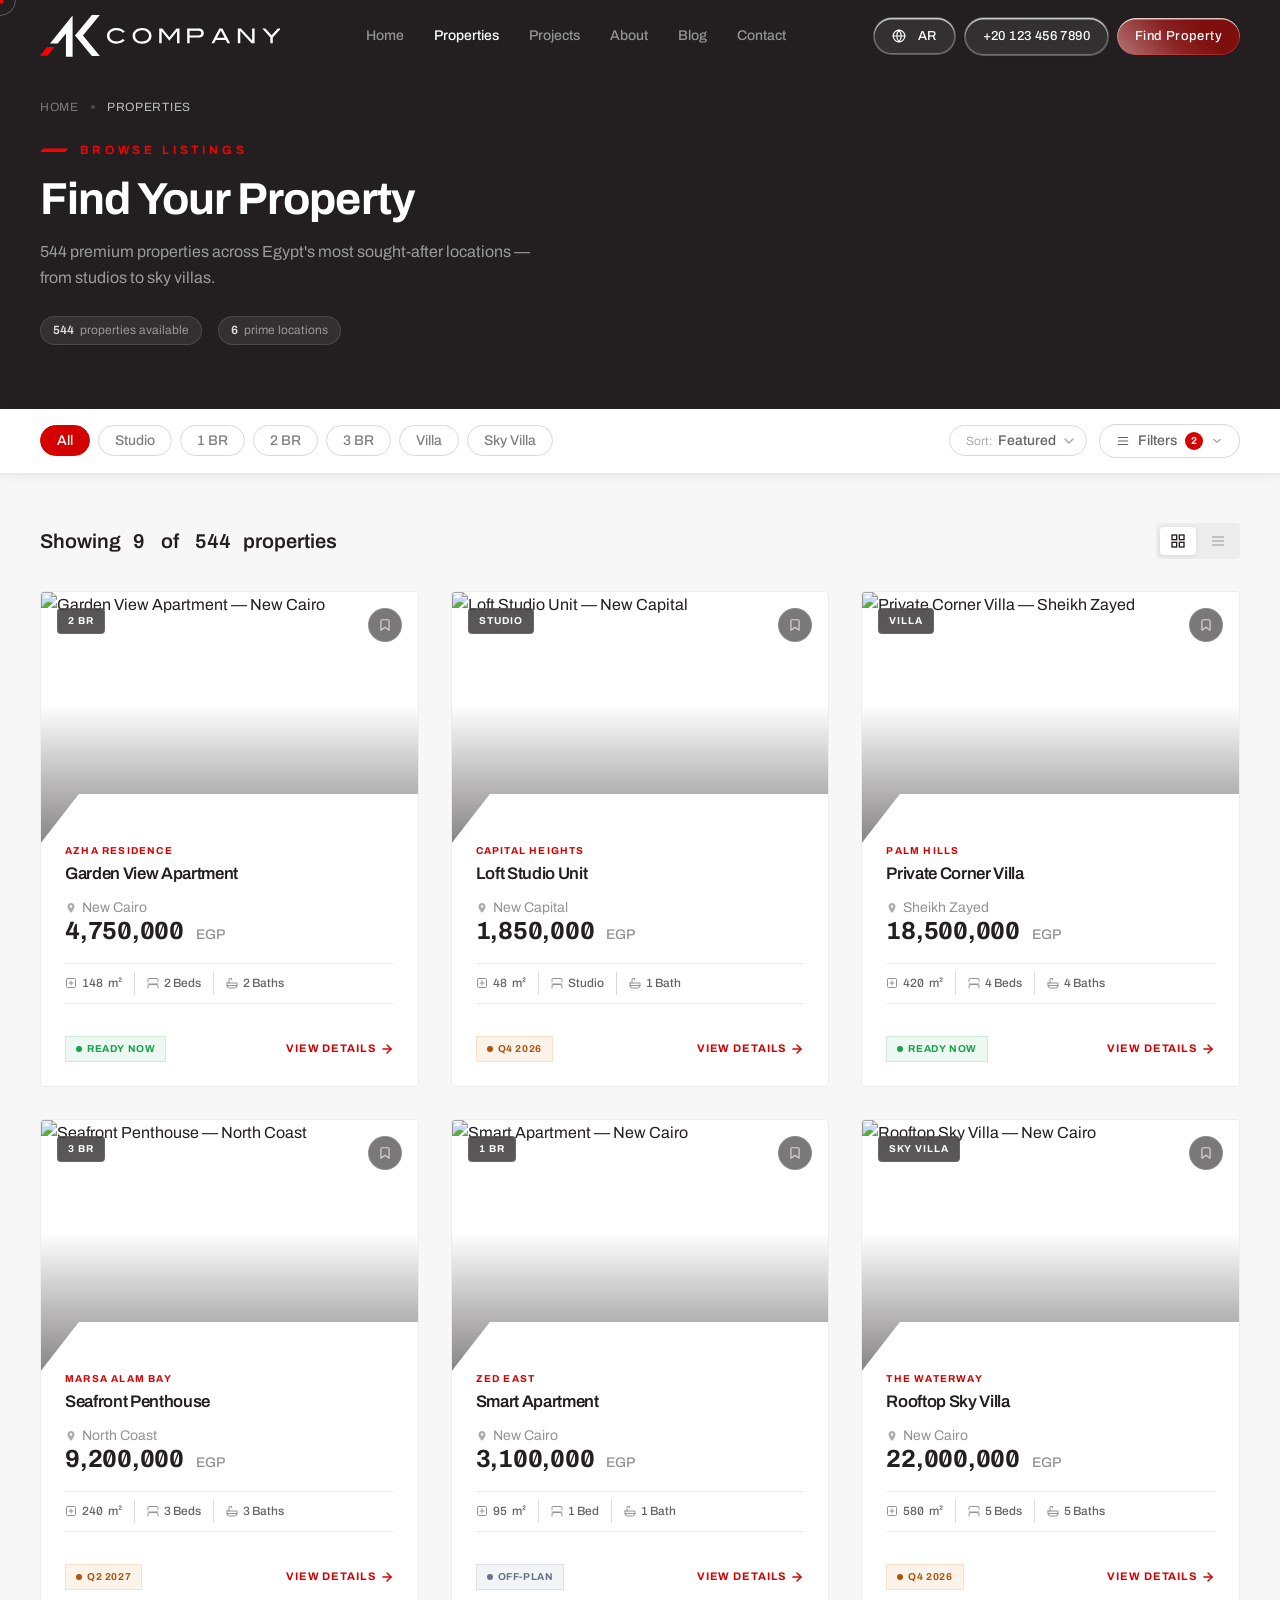
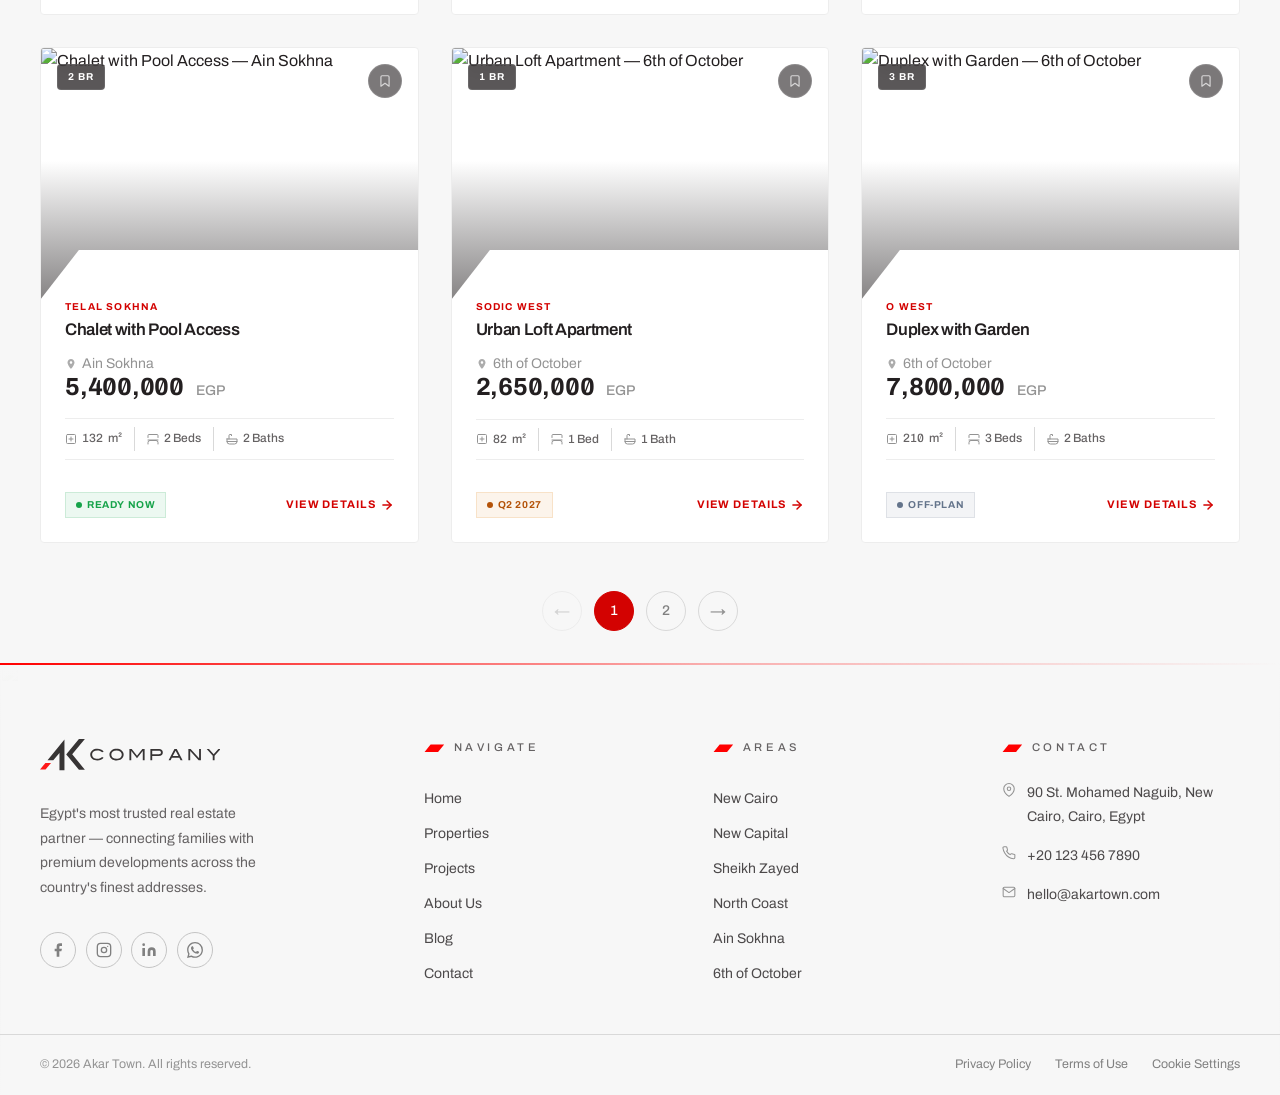
==== commit dd91799e: "Finish splash screen" ====
--- a/properties.html
+++ b/properties.html
@@ -4,6 +4,7 @@
     <meta charset="UTF-8" />
     <meta name="viewport" content="width=device-width, initial-scale=1.0" />
     <title>Properties — Akar Town Premium Real Estate</title>
+    <link rel="icon" type="image/svg+xml" href="favicon.svg" />
     <meta
       name="description"
       content="Browse 544 premium properties across Egypt's most sought-after locations. Filter by type, price, area, and delivery status."
@@ -248,20 +249,45 @@
       .btn-ghost {
         background: rgba(255, 255, 255, 0.08);
         border: 1px solid rgba(255, 255, 255, 0.2);
-        color: rgba(255, 255, 255, 0.75);
+        color: #fff;
+        box-shadow:
+          inset 0 1.5px 0 color-mix(in oklab, var(--n-0) 70%, transparent),
+          inset 0 -1px 0 color-mix(in oklab, var(--n-0) 15%, transparent),
+          inset 0 0 0 1px color-mix(in oklab, var(--n-0) 18%, transparent),
+          0 0 0 1px rgba(0, 0, 0, 0.08);
       }
       .btn-ghost:hover {
-        background: rgba(255, 255, 255, 0.14);
-        border-color: rgba(255, 255, 255, 0.35);
-        color: #fff;
+        transform: translateY(-1px);
       }
       .btn-accent {
-        background: var(--accent-fill);
+        background:
+          linear-gradient(
+            calc(90deg - 39.5deg),
+            color-mix(in oklab, var(--n-0) 42%, transparent) 0%,
+            color-mix(in oklab, var(--n-0) 8%, transparent) 45%,
+            transparent 70%
+          ),
+          color-mix(in oklab, var(--accent-fill) 52%, transparent);
+        backdrop-filter: blur(80px) saturate(280%) brightness(1.18)
+          contrast(1.05);
+        box-shadow:
+          inset 0 1.5px 0 color-mix(in oklab, var(--n-0) 70%, transparent),
+          inset 0 -1px 0
+            color-mix(in oklab, var(--accent-fill) 30%, transparent),
+          inset 0 0 0 1px color-mix(in oklab, var(--n-0) 18%, transparent),
+          0 0 0 1px rgba(0, 0, 0, 0.08);
         color: var(--n-0);
-        box-shadow: 0 2px 14px rgba(211, 2, 1, 0.3);
       }
       .btn-accent:hover {
         transform: translateY(-1px);
+        box-shadow:
+          inset 0 1.5px 0 color-mix(in oklab, var(--n-0) 80%, transparent),
+          inset 0 -1px 0
+            color-mix(in oklab, var(--accent-fill) 40%, transparent),
+          inset 0 0 0 1px color-mix(in oklab, var(--n-0) 24%, transparent),
+          0 6px 18px -4px
+            color-mix(in oklab, var(--accent-fill) 45%, transparent),
+          0 2px 8px rgba(0, 0, 0, 0.2);
       }
       .btn-accent:active {
         transform: translateY(0);
@@ -1253,7 +1279,6 @@
       .prop-grid.list-view .prop-name {
         font-size: 1rem;
         white-space: nowrap;
-        overflow: hidden;
         text-overflow: ellipsis;
       }
       @media (max-width: 640px) {
@@ -1365,7 +1390,7 @@
         background: rgba(35, 31, 32, 0.75);
         backdrop-filter: blur(8px);
         color: var(--n-0);
-        border: 1px solid rgba(255, 255, 255, 0.10);
+        border: 1px solid rgba(255, 255, 255, 0.1);
       }
       .prop-save-btn {
         position: relative;
@@ -3174,7 +3199,7 @@
             <img class="prop-card-photo" src="${p.photo}" alt="${p.name} — ${p.location}" loading="lazy" width="600" height="450">
             <div class="prop-card-shear" aria-hidden="true"></div>
             <div class="prop-card-badges" aria-hidden="true">
-              <span class="prop-type-badge">${document.documentElement.lang === 'ar' ? (p.typeLabelAr || p.typeLabel) : p.typeLabel}</span>
+              <span class="prop-type-badge">${document.documentElement.lang === "ar" ? p.typeLabelAr || p.typeLabel : p.typeLabel}</span>
               <button class="prop-save-btn${savedIds.has(p.id) ? " saved" : ""}" data-save="${p.id}" aria-label="${savedIds.has(p.id) ? "Remove from saved" : "Save property"}">
                 ${bookmarkIcon(savedIds.has(p.id))}
               </button>
@@ -3194,7 +3219,7 @@
               <span class="prop-chip">${bathIcon()} ${p.baths} Bath${p.baths > 1 ? "s" : ""}</span>
             </div>
             <div class="prop-card-footer">
-              <span class="delivery-tag ${deliveryClass(p.delivery)}">${document.documentElement.lang === 'ar' ? (p.deliveryLabelAr || p.deliveryLabel) : p.deliveryLabel}</span>
+              <span class="delivery-tag ${deliveryClass(p.delivery)}">${document.documentElement.lang === "ar" ? p.deliveryLabelAr || p.deliveryLabel : p.deliveryLabel}</span>
               <a href="property-detail.html?id=${p.id}" class="prop-cta" aria-label="View details for ${p.name}">
                 View Details <svg width="14" height="14" viewBox="0 0 24 24" fill="none" stroke="currentColor" stroke-width="2.5" stroke-linecap="round" stroke-linejoin="round" aria-hidden="true"><line x1="5" y1="12" x2="19" y2="12"/><polyline points="12 5 19 12 12 19"/></svg>
               </a>
@@ -3224,7 +3249,9 @@
       }
 
       /* Re-render cards on language change */
-      document.addEventListener('akar:langchange', function() { renderCards(currentPage); });
+      document.addEventListener("akar:langchange", function () {
+        renderCards(currentPage);
+      });
 
       /* ──────────────────────────────────────────────────────────
        PAGINATION
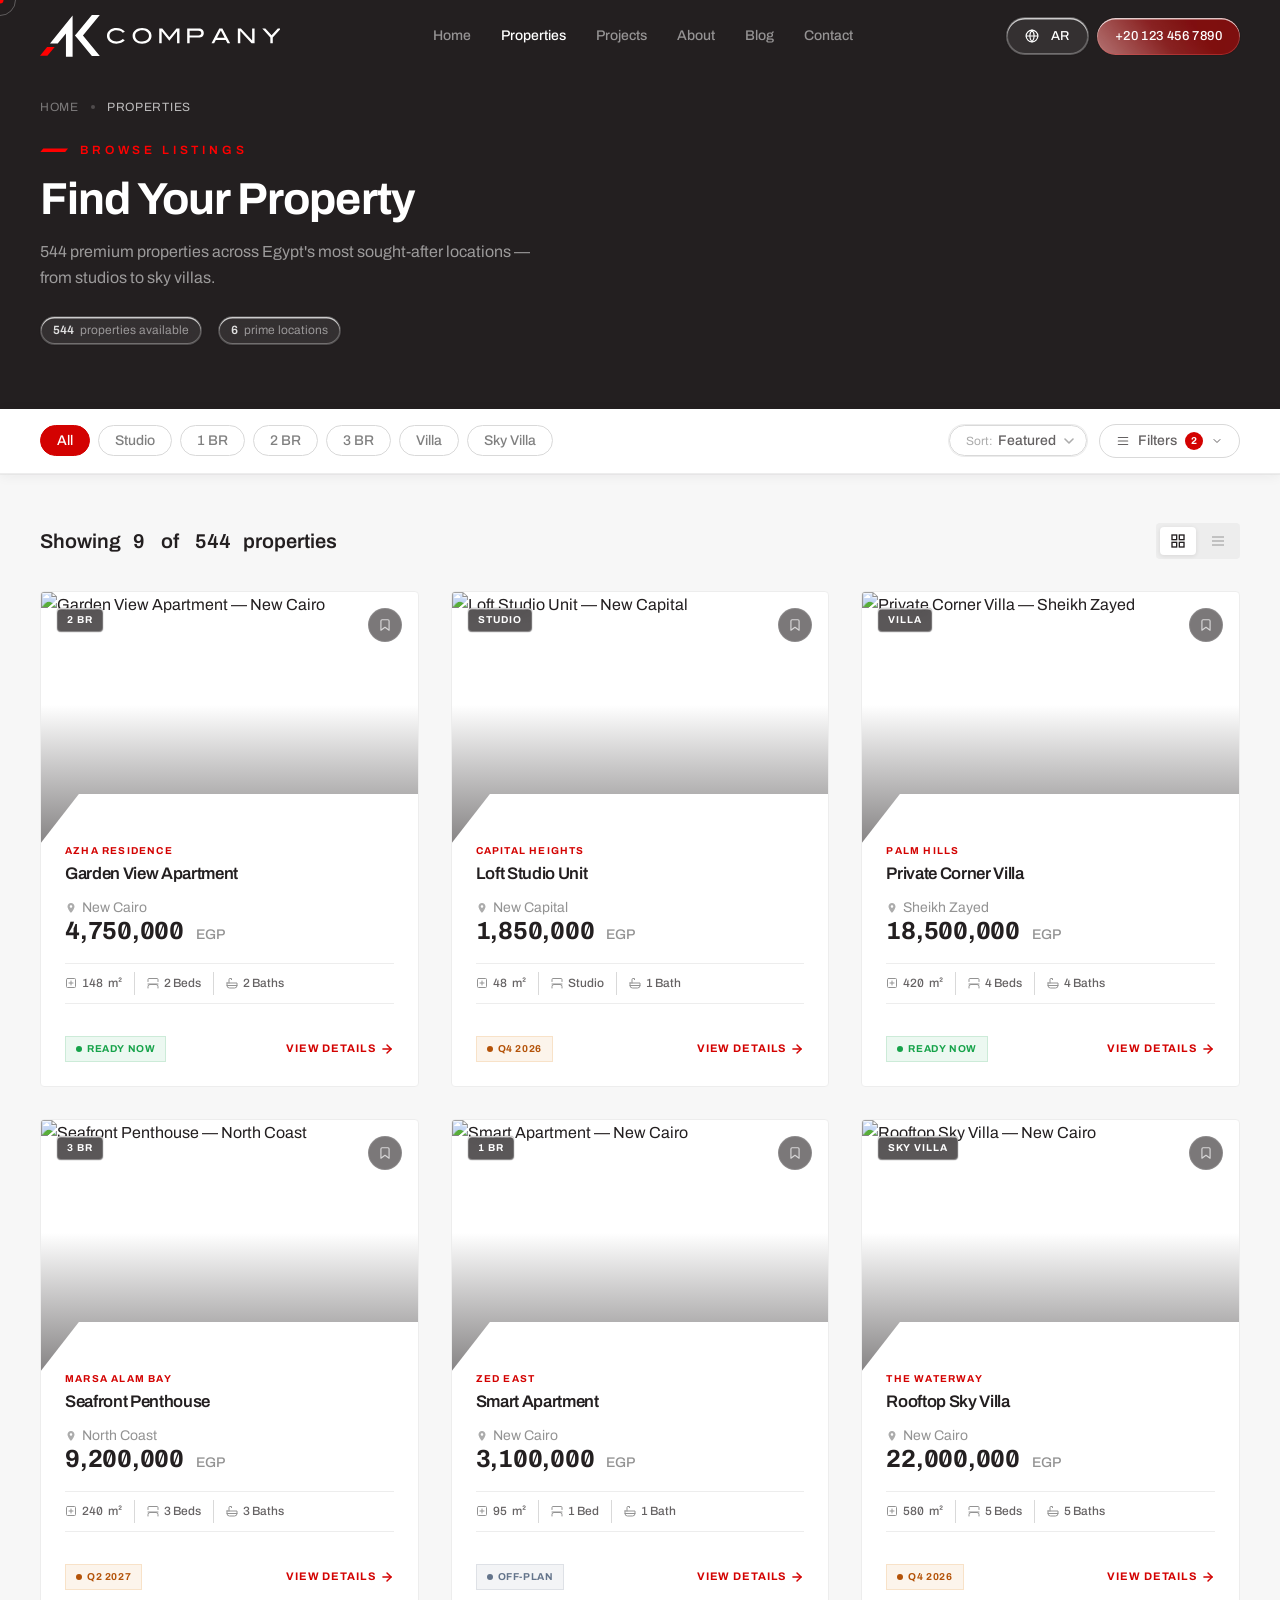
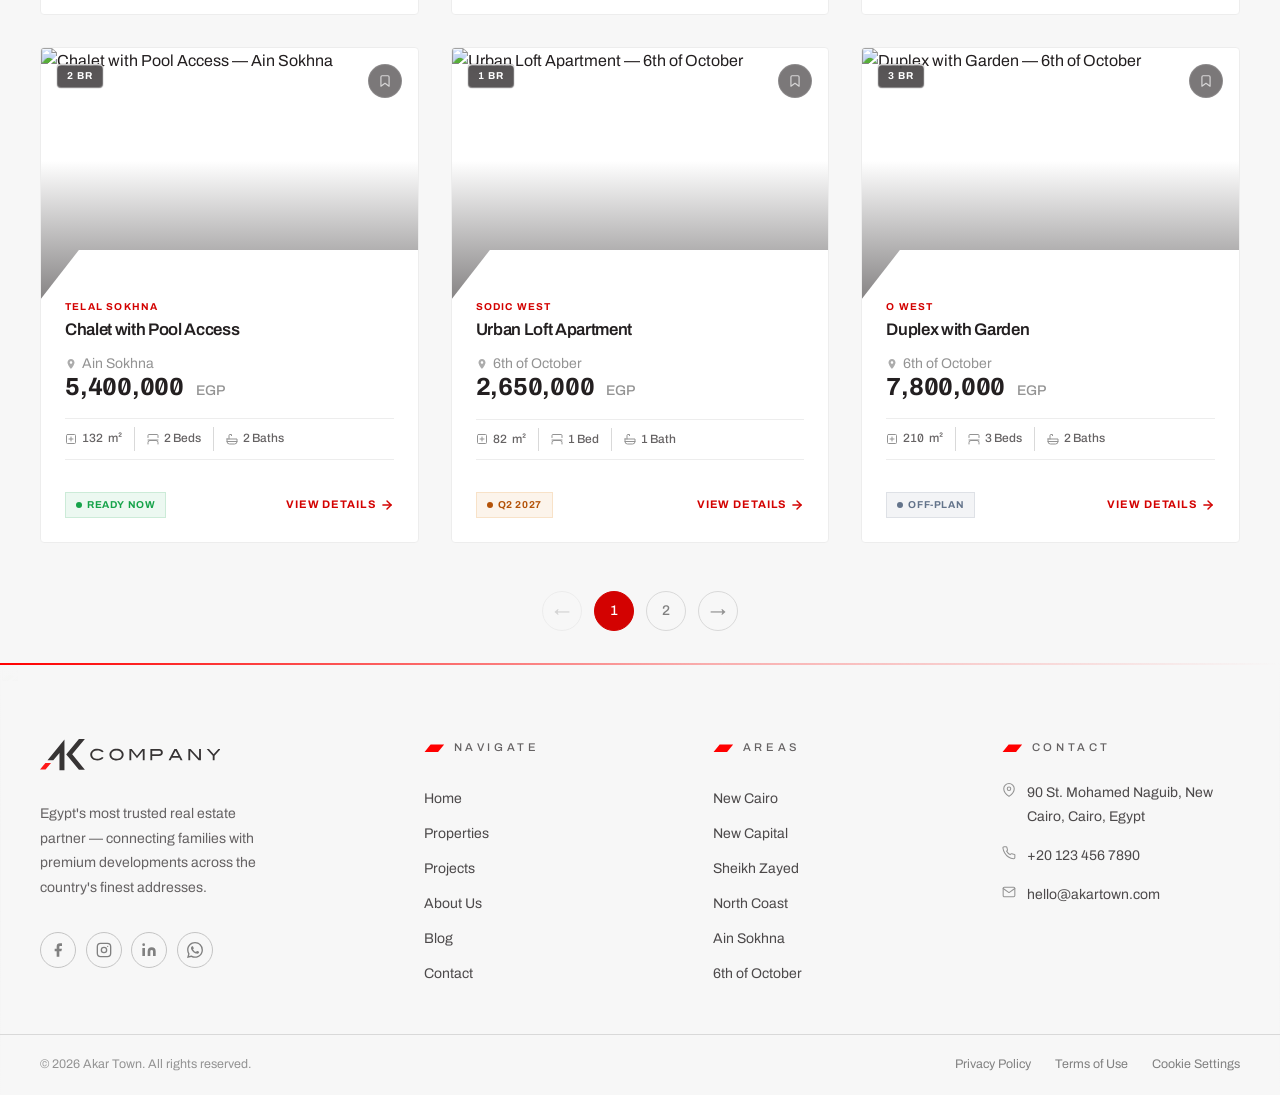
==== commit cb0e081b: "UI updates" ====
--- a/properties.html
+++ b/properties.html
@@ -643,6 +643,11 @@
         padding: 4px 12px;
         font-size: var(--text-xs);
         color: rgba(255, 255, 255, 0.5);
+        box-shadow:
+          inset 0 1.5px 0 color-mix(in oklab, var(--n-0) 70%, transparent),
+          inset 0 -1px 0 color-mix(in oklab, var(--n-0) 15%, transparent),
+          inset 0 0 0 1px color-mix(in oklab, var(--n-0) 18%, transparent),
+          0 0 0 1px rgba(0, 0, 0, 0.08);
       }
       .hero-count {
         font-family: var(--font-data);
@@ -701,8 +706,18 @@
         white-space: nowrap;
       }
       .pill:hover {
-        border-color: var(--n-400);
-        color: var(--n-950);
+        background:
+          linear-gradient(
+            calc(90deg - 39.5deg),
+            color-mix(in oklab, var(--n-0) 42%, transparent) 0%,
+            color-mix(in oklab, var(--n-0) 8%, transparent) 45%,
+            transparent 70%
+          ),
+          color-mix(in oklab, var(--accent-fill) 52%, transparent);
+        backdrop-filter: blur(80px) saturate(280%) brightness(1.18)
+          contrast(1.05);
+        color: var(--n-0);
+        transform: translateY(-1px);
       }
       .pill.active {
         background: var(--accent-fill);
@@ -727,7 +742,8 @@
         font-size: var(--text-sm);
         font-weight: 500;
         color: var(--n-700);
-        background: transparent;
+        background: rgba(255, 255, 255, 0.08);
+        backdrop-filter: blur(8px) saturate(160%);
         border: 1.5px solid var(--n-200);
         border-radius: 100px;
         padding: 7px 12px 7px 16px;
@@ -738,6 +754,11 @@
           border-color var(--dur-ui),
           background var(--dur-ui),
           color var(--dur-ui);
+        box-shadow:
+          inset 0 1.5px 0 color-mix(in oklab, var(--n-0) 70%, transparent),
+          inset 0 -1px 0 color-mix(in oklab, var(--n-0) 15%, transparent),
+          inset 0 0 0 1px color-mix(in oklab, var(--n-0) 18%, transparent),
+          0 0 0 1px rgba(0, 0, 0, 0.08);
       }
       .sort-trigger:hover {
         border-color: var(--n-400);
@@ -1063,6 +1084,11 @@
         cursor: none;
         transition: all var(--dur-ui);
         font-family: var(--font-body);
+        box-shadow:
+          inset 0 1.5px 0 color-mix(in oklab, var(--n-0) 70%, transparent),
+          inset 0 -1px 0 color-mix(in oklab, var(--n-0) 15%, transparent),
+          inset 0 0 0 1px color-mix(in oklab, var(--n-0) 18%, transparent),
+          0 0 0 1px rgba(0, 0, 0, 0.08);
       }
       .bed-pill:hover {
         border-color: var(--n-400);
@@ -1089,6 +1115,11 @@
         cursor: none;
         transition: all var(--dur-ui);
         font-family: var(--font-body);
+        box-shadow:
+          inset 0 1.5px 0 color-mix(in oklab, var(--n-0) 70%, transparent),
+          inset 0 -1px 0 color-mix(in oklab, var(--n-0) 15%, transparent),
+          inset 0 0 0 1px color-mix(in oklab, var(--n-0) 18%, transparent),
+          0 0 0 1px rgba(0, 0, 0, 0.08);
       }
       .fin-pill:hover {
         border-color: var(--n-400);
@@ -1390,7 +1421,11 @@
         background: rgba(35, 31, 32, 0.75);
         backdrop-filter: blur(8px);
         color: var(--n-0);
-        border: 1px solid rgba(255, 255, 255, 0.1);
+        box-shadow:
+          inset 0 1.5px 0 color-mix(in oklab, var(--n-0) 70%, transparent),
+          inset 0 -1px 0 color-mix(in oklab, var(--n-0) 15%, transparent),
+          inset 0 0 0 1px color-mix(in oklab, var(--n-0) 18%, transparent),
+          0 0 0 1px rgba(0, 0, 0, 0.08);
       }
       .prop-save-btn {
         position: relative;
@@ -2047,9 +2082,8 @@
             </svg>
             <span class="lang-indicator">AR</span>
           </button>
-          <a href="tel:+201234567890" class="btn btn-ghost">+20 123 456 7890</a>
-          <a href="properties.html" class="btn btn-accent" data-i18n="nav.find"
-            >Find Property</a
+          <a href="tel:+201234567890" class="btn btn-accent"
+            >+20 123 456 7890</a
           >
           <button
             class="hamburger"
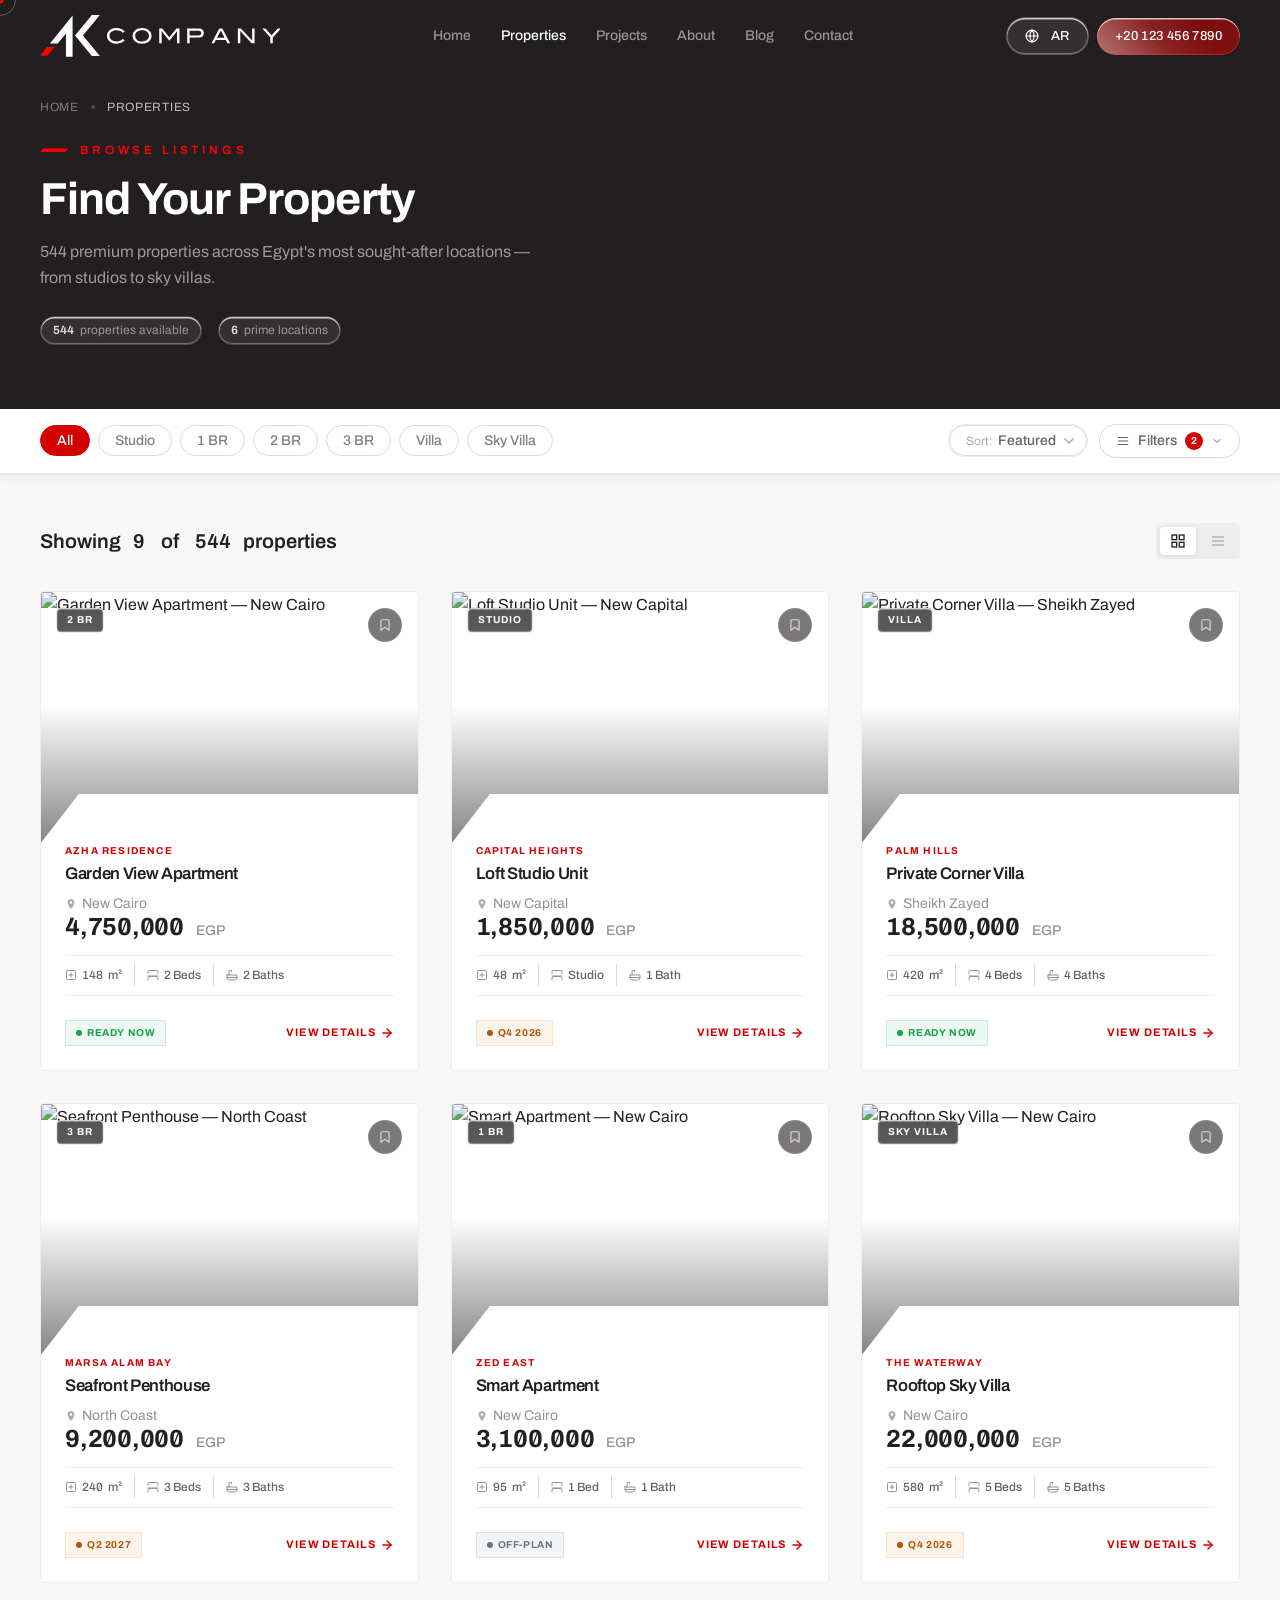
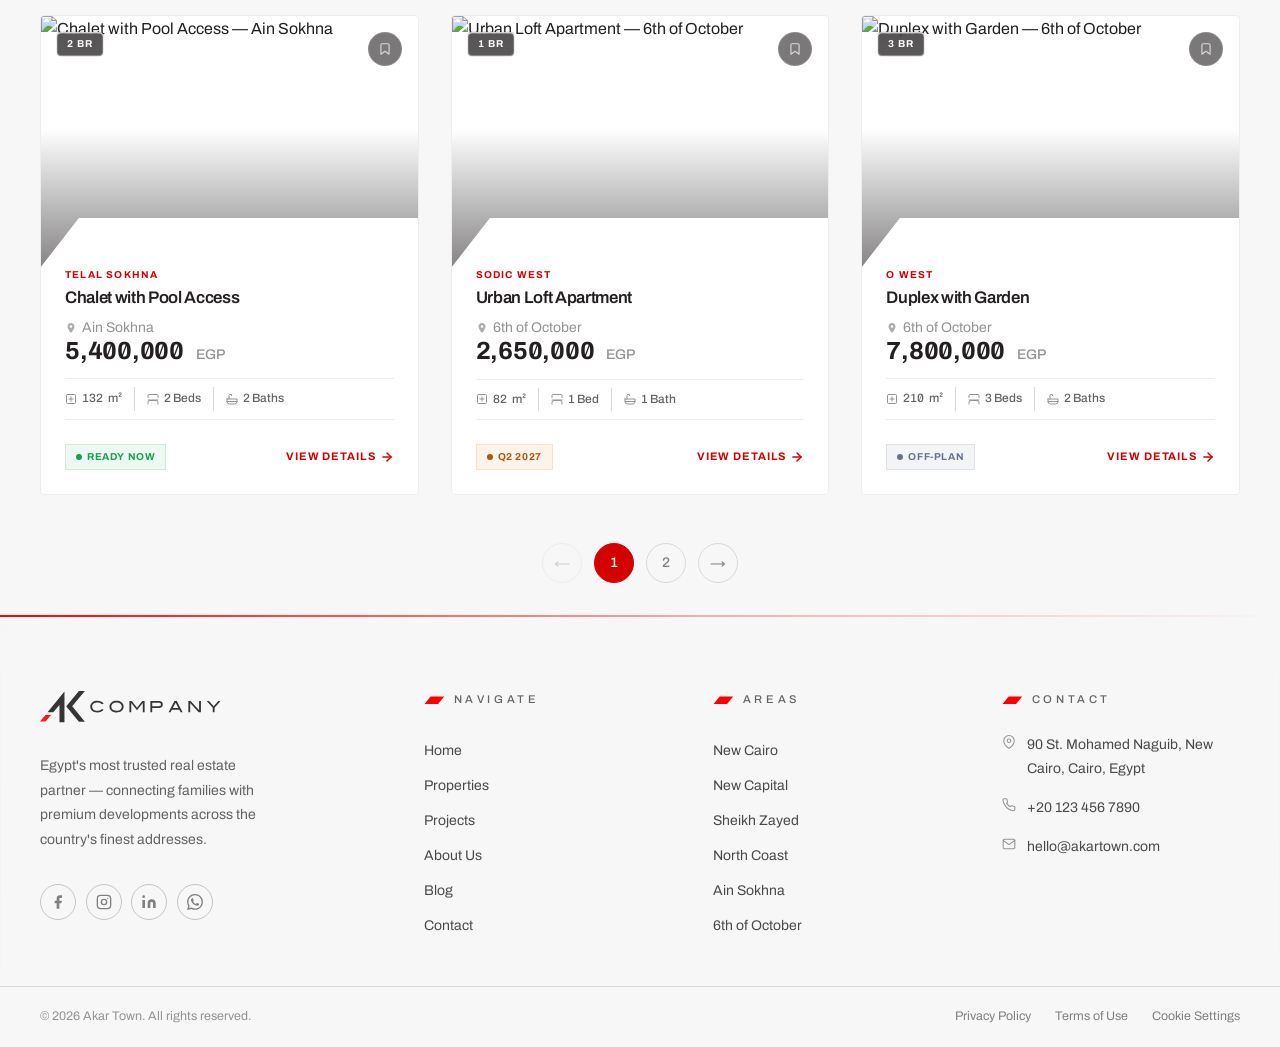
==== commit 2634bf55: "ui updates" ====
--- a/properties.html
+++ b/properties.html
@@ -1467,7 +1467,7 @@
         font-size: 1.05rem;
         font-weight: 600;
         color: var(--n-950);
-        margin-bottom: var(--sp2);
+        margin-bottom: var(--sp1);
         line-height: 1.3;
       }
       .prop-location {
@@ -1485,7 +1485,7 @@
         display: flex;
         align-items: baseline;
         gap: var(--sp2);
-        margin-bottom: var(--sp3);
+        margin-bottom: var(--sp2);
       }
       .prop-price {
         font-size: 1.55rem;
@@ -1539,7 +1539,7 @@
         display: flex;
         align-items: center;
         justify-content: space-between;
-        padding-top: var(--sp3);
+        padding-top: var(--sp1);
       }
       .delivery-tag {
         display: inline-flex;
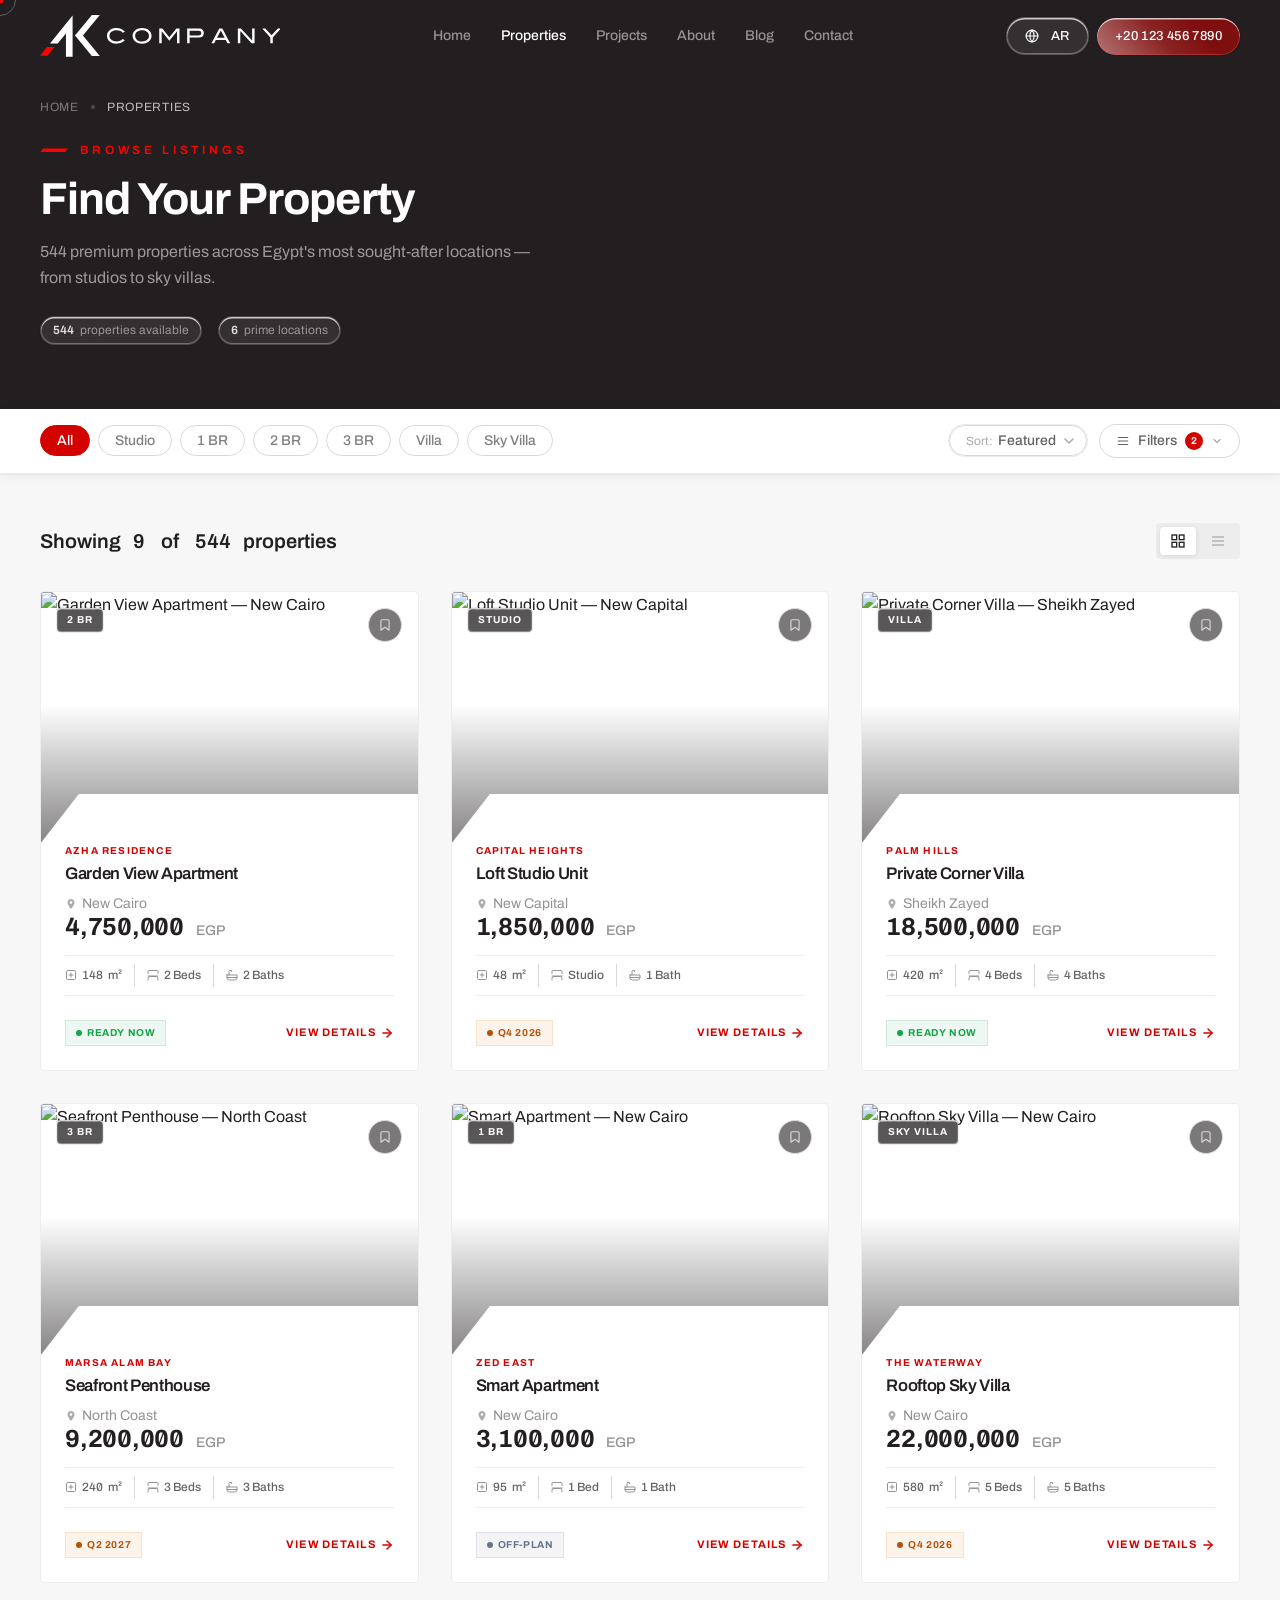
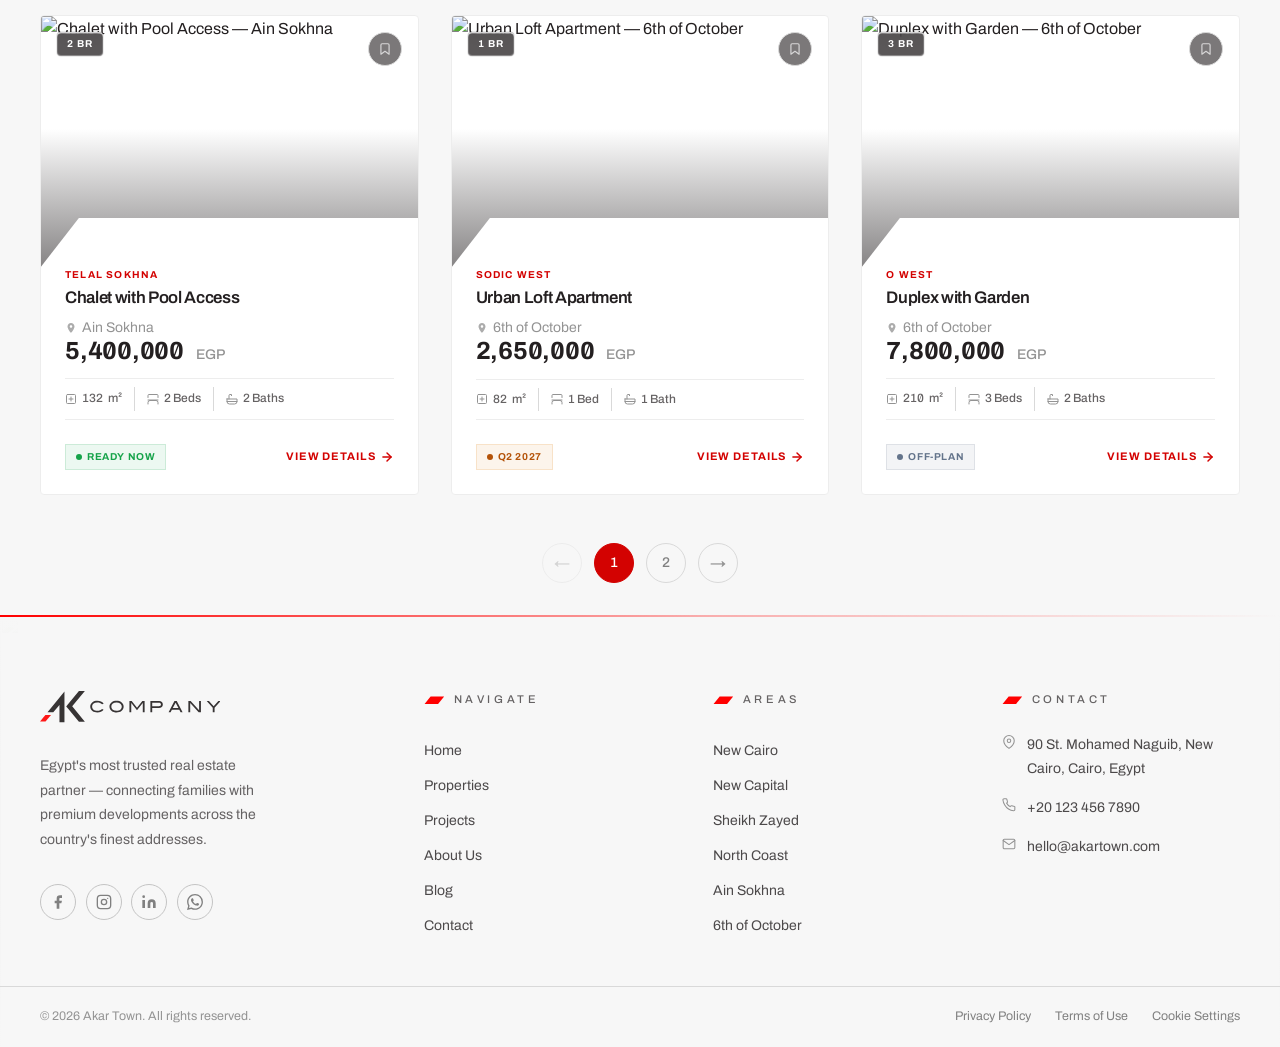
==== commit 6d9ffd75: "Updates" ====
--- a/properties.html
+++ b/properties.html
@@ -1442,6 +1442,7 @@
         cursor: pointer;
         transition: all var(--dur-ui);
         color: rgba(255, 255, 255, 0.7);
+        border: 1.5px solid var(--n-200);
       }
       .prop-save-btn:hover,
       .prop-save-btn.saved {
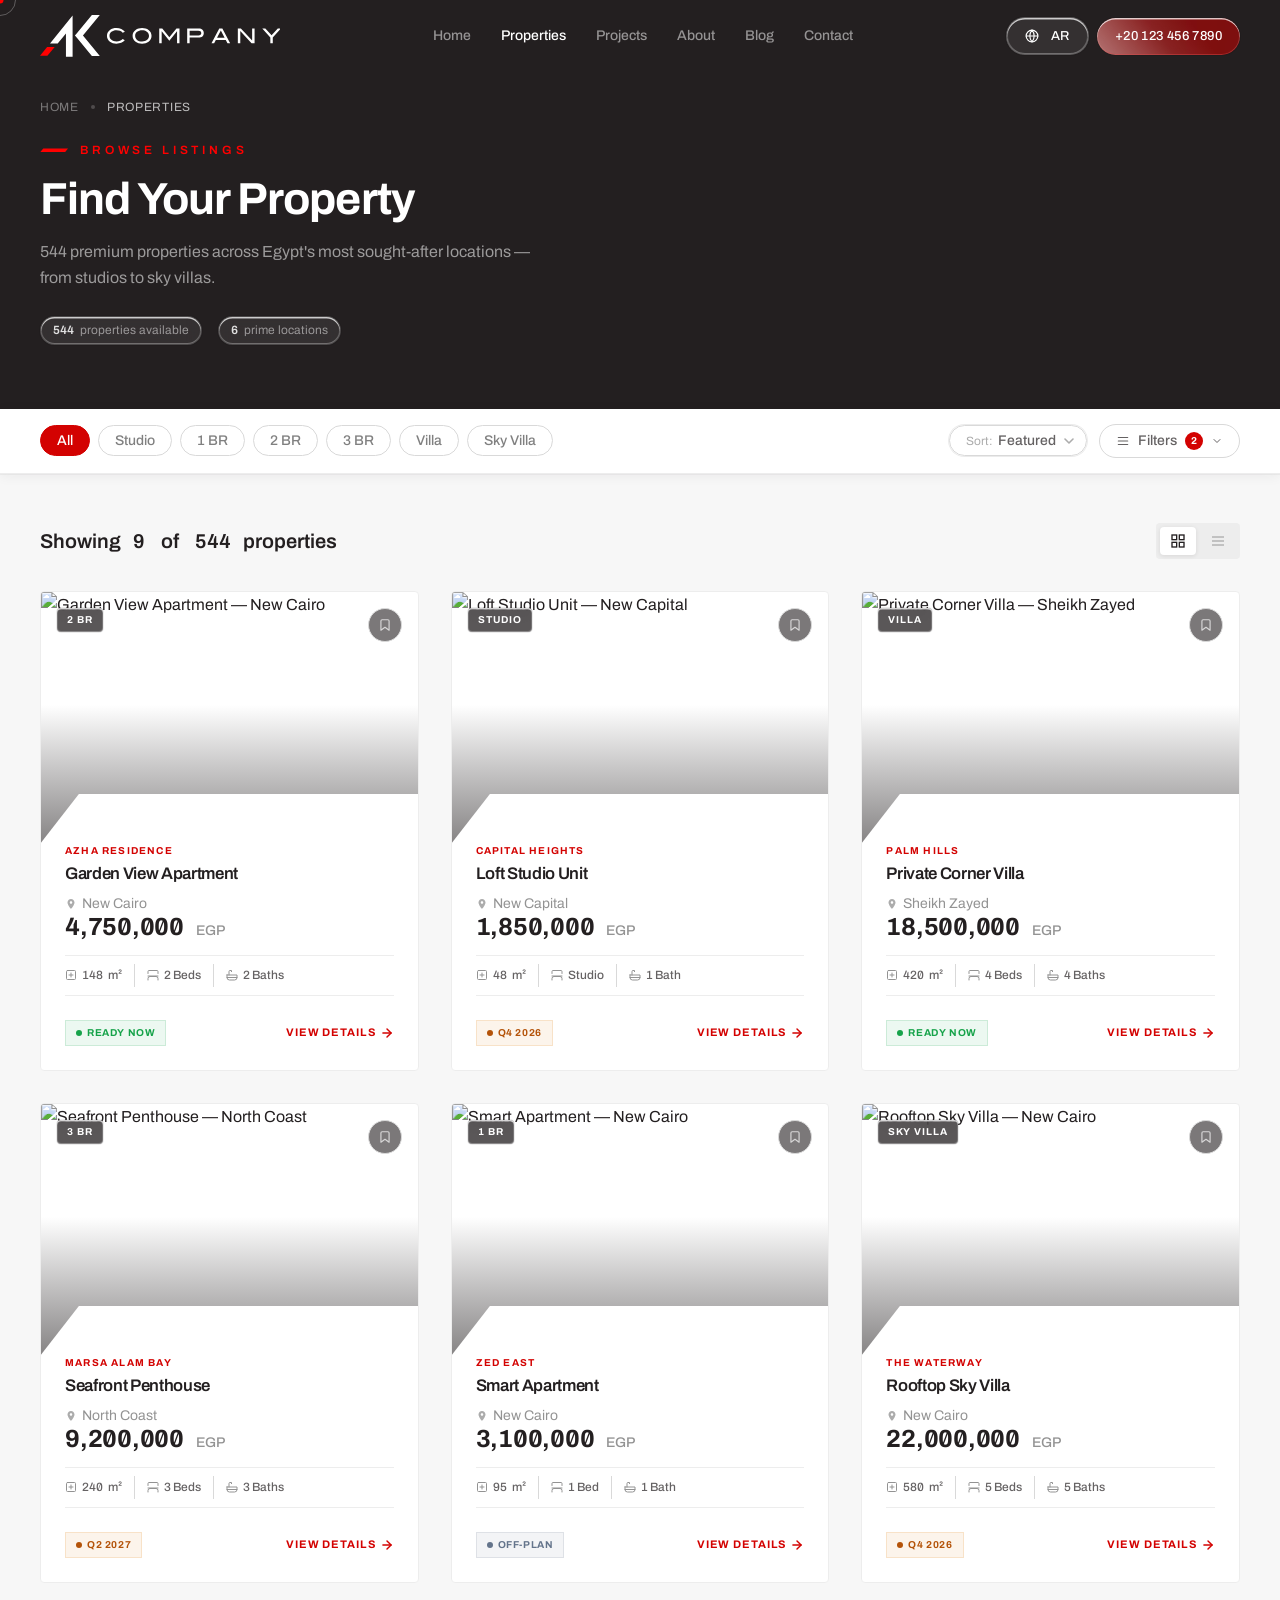
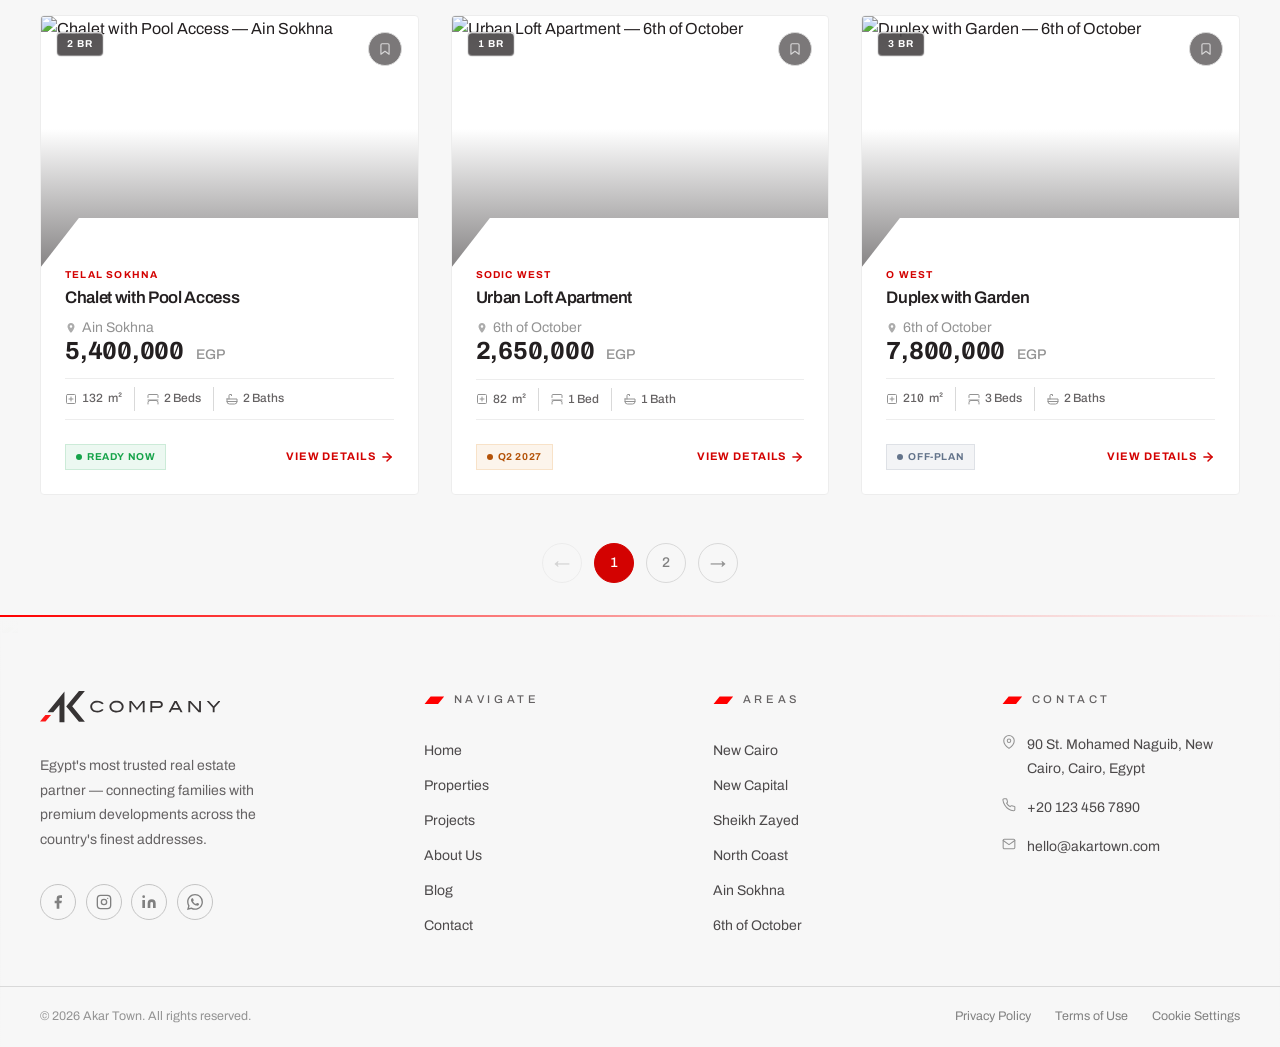
==== commit cf4e3d57: "Fix button issue" ====
--- a/properties.html
+++ b/properties.html
@@ -518,7 +518,7 @@
       }
       [dir="rtl"] .hdr-right .btn {
         font-size: 11px;
-        padding: 7px 13px;
+        line-height: 1;
       }
       /* RTL — flip pagination arrows */
       [dir="rtl"] .page-btn.arrow {
